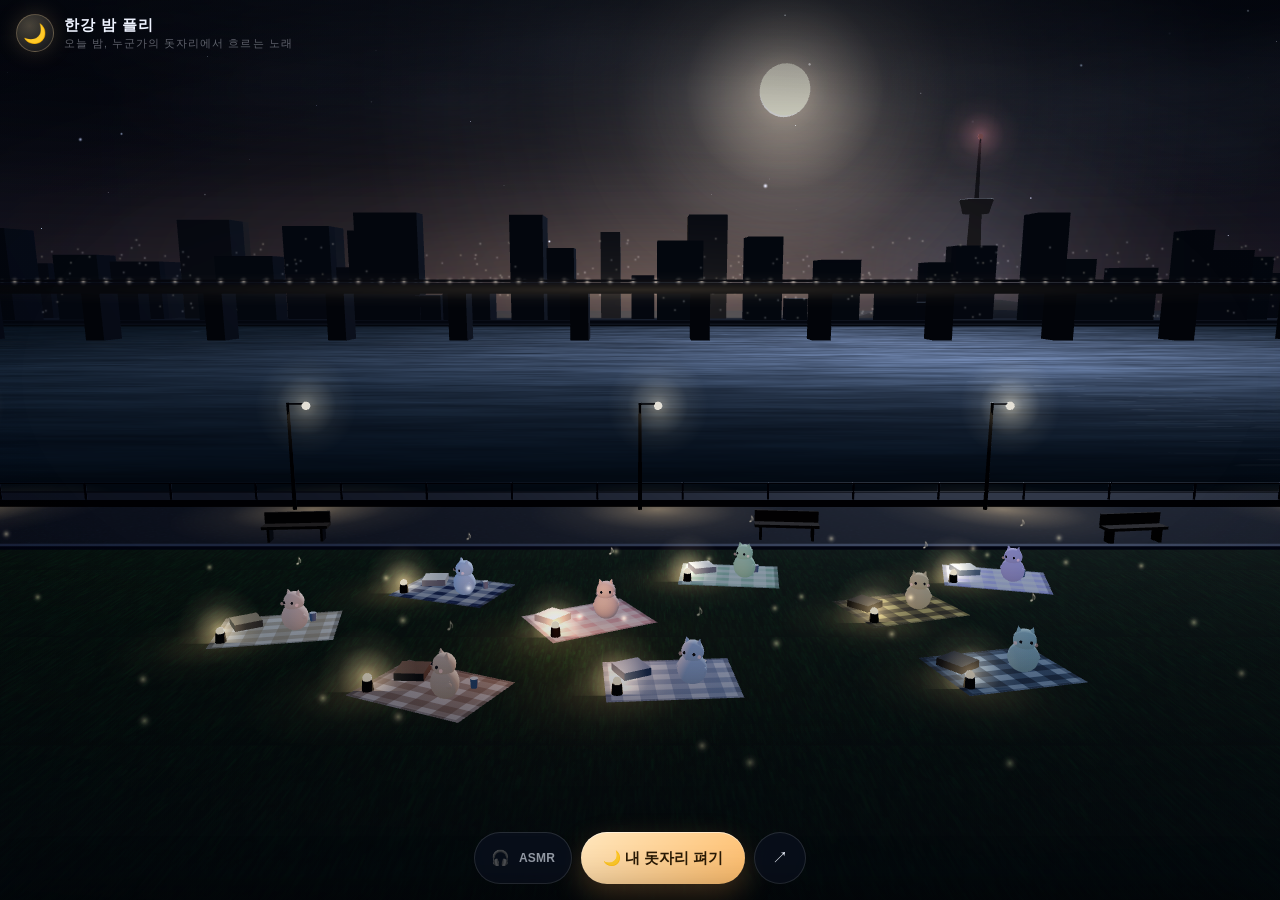
==== hangang-night/index.html @ b06a1d5c "fix(hangang-night): 잔디밭 경계 확장·반딧불 톤다운" ====
<!DOCTYPE html>
<html lang="ko">
<head>
<meta charset="utf-8" />
<meta name="viewport" content="width=device-width, initial-scale=1, maximum-scale=1, viewport-fit=cover" />
<title>한강 밤 플리 — 오늘 밤, 누군가의 돗자리</title>
<meta name="description" content="밤 한강 잔디밭에 돗자리를 펴고, 지금 듣는 노래를 나눠요. 3D 밤 한강에서 플레이리스트를 구경하고 내 돗자리도 펴보세요." />
<meta name="theme-color" content="#05080f" />
<meta property="og:title" content="한강 밤 플리" />
<meta property="og:description" content="오늘 밤, 누군가의 돗자리에서 흐르는 노래" />
<link rel="icon" href="data:image/svg+xml,%3Csvg xmlns='http://www.w3.org/2000/svg' viewBox='0 0 64 64'%3E%3Crect width='64' height='64' rx='14' fill='%23070c18'/%3E%3Ccircle cx='40' cy='24' r='11' fill='%23ffe6b0'/%3E%3Ccircle cx='35' cy='20' r='10' fill='%23070c18'/%3E%3Cpath d='M6 46c8-4 14 4 22 0s14 4 22 0 8 0 8 0' stroke='%236fc6d6' stroke-width='4' fill='none' stroke-linecap='round'/%3E%3C/svg%3E" />
<style>
  :root{
    --ink:#eef3ff;
    --dim:rgba(238,243,255,.62);
    --faint:rgba(238,243,255,.38);
    --amber:#ffd49b;
    --amber-deep:#ffb45e;
    --mint:#9fe8cf;
    --glass:rgba(12,19,34,.62);
    --line:rgba(255,255,255,.12);
    --shadow:0 18px 50px rgba(0,0,0,.55);
  }
  *{box-sizing:border-box;-webkit-tap-highlight-color:transparent}
  html,body{margin:0;height:100%;overflow:hidden;background:#04070e;color:var(--ink);
    font-family:"Pretendard","Apple SD Gothic Neo","Malgun Gothic",-apple-system,BlinkMacSystemFont,"Segoe UI",Roboto,sans-serif;
    -webkit-font-smoothing:antialiased;overscroll-behavior:none;}
  canvas#scene{position:fixed;inset:0;width:100%;height:100%;display:block;touch-action:none;outline:none}
  .vignette{position:fixed;inset:0;pointer-events:none;
    background:
      radial-gradient(120% 80% at 50% 42%, rgba(0,0,0,0) 40%, rgba(3,6,12,.55) 100%),
      linear-gradient(180deg, rgba(4,7,14,.55) 0%, rgba(4,7,14,0) 22%, rgba(4,7,14,0) 62%, rgba(4,7,14,.62) 100%);
    z-index:2}

  /* ---------- brand ---------- */
  .brand{position:fixed;z-index:5;left:max(16px,env(safe-area-inset-left));top:calc(env(safe-area-inset-top,0px) + 14px);
    display:flex;gap:10px;align-items:center;pointer-events:none;opacity:0;animation:fadeIn .9s .7s forwards}
  .brand-mark{width:38px;height:38px;border-radius:50%;display:grid;place-items:center;font-size:19px;
    background:radial-gradient(circle at 35% 30%, rgba(255,230,176,.28), rgba(255,255,255,.04));
    border:1px solid rgba(255,220,160,.28);box-shadow:0 0 22px rgba(255,203,130,.18)}
  .brand h1{margin:0;font-size:15px;font-weight:700;letter-spacing:.06em}
  .brand p{margin:2px 0 0;font-size:10.5px;letter-spacing:.1em;color:var(--faint)}

  /* ---------- now playing card ---------- */
  .dj-card{position:fixed;z-index:6;left:50%;top:calc(env(safe-area-inset-top,0px) + 62px);
    width:min(430px, calc(100% - 26px));padding:15px 16px 14px;border-radius:22px;
    background:linear-gradient(160deg, rgba(20,30,50,.86), rgba(9,14,26,.9));
    border:1px solid rgba(255,255,255,.14);
    box-shadow:var(--shadow), inset 0 1px 0 rgba(255,255,255,.09);
    backdrop-filter:blur(16px) saturate(1.1);-webkit-backdrop-filter:blur(16px) saturate(1.1);
    transform:translate(-50%,-130%);opacity:0;pointer-events:none;
    transition:transform .5s cubic-bezier(.22,1,.36,1), opacity .35s ease;}
  .dj-card.show{transform:translate(-50%,0);opacity:1;pointer-events:auto}
  .dj-card::before{content:"";position:absolute;inset:-1px;border-radius:22px;padding:1px;pointer-events:none;
    background:linear-gradient(140deg, rgba(255,213,155,.55), rgba(159,232,207,.16) 45%, rgba(255,255,255,0) 70%);
    -webkit-mask:linear-gradient(#000 0 0) content-box, linear-gradient(#000 0 0);
    -webkit-mask-composite:xor;mask-composite:exclude;}
  .card-head{display:flex;align-items:center;gap:12px}
  .disc{width:46px;height:46px;border-radius:50%;flex:0 0 auto;position:relative;display:grid;place-items:center;
    background:conic-gradient(from 0deg,#2a3550,#4d5f86,#2a3550,#4d5f86,#2a3550);
    box-shadow:inset 0 0 0 6px rgba(8,12,22,.75), 0 0 18px rgba(120,160,220,.16);
    animation:spin 6s linear infinite}
  .disc::after{content:"";width:12px;height:12px;border-radius:50%;background:radial-gradient(circle at 40% 35%,#ffe6b0,#c08a3c)}
  .card-meta{flex:1;min-width:0}
  .card-kicker{display:flex;align-items:center;gap:6px;font-size:10px;letter-spacing:.16em;color:var(--amber);text-transform:uppercase}
  .eq{display:inline-flex;gap:2px;align-items:flex-end;height:10px}
  .eq i{display:block;width:2px;height:4px;background:var(--amber);border-radius:1px;animation:eq 1s infinite ease-in-out}
  .eq i:nth-child(2){animation-delay:.18s}.eq i:nth-child(3){animation-delay:.36s}
  .card-nick{margin-top:3px;font-size:14px;font-weight:700;letter-spacing:.01em;white-space:nowrap;overflow:hidden;text-overflow:ellipsis}
  .card-close{width:30px;height:30px;border-radius:50%;border:1px solid var(--line);background:rgba(255,255,255,.06);
    color:var(--dim);font-size:13px;cursor:pointer;flex:0 0 auto}
  .card-close:hover{background:rgba(255,255,255,.12);color:#fff}
  .card-song{margin:13px 0 0;font-size:21px;font-weight:800;letter-spacing:-.01em;line-height:1.22;word-break:keep-all}
  .card-artist{margin-top:3px;font-size:12.5px;color:var(--mint);letter-spacing:.04em}
  .card-note{margin:11px 0 0;font-size:13px;line-height:1.55;color:rgba(238,243,255,.8);font-style:italic;word-break:keep-all}
  .card-note::before{content:"“"}.card-note::after{content:"”"}
  .card-actions{display:flex;gap:8px;margin-top:14px}
  .yt{flex:1;display:flex;align-items:center;justify-content:center;gap:7px;height:44px;border-radius:14px;
    background:linear-gradient(135deg,#ffe0b0,#ffc178);color:#2a1a05;font-size:13.5px;font-weight:800;
    text-decoration:none;box-shadow:0 8px 22px rgba(255,180,94,.22);transition:transform .15s ease, filter .15s ease}
  .yt:active{transform:scale(.97)}
  .yt:hover{filter:brightness(1.05)}
  .like{min-width:86px;height:44px;border-radius:14px;border:1px solid rgba(255,150,180,.3);
    background:rgba(255,120,160,.1);color:#ffd3e0;font-size:13.5px;font-weight:700;display:flex;align-items:center;justify-content:center;gap:6px;cursor:pointer;
    transition:transform .15s ease,background .2s ease}
  .like:active{transform:scale(.95)}
  .like.on{background:rgba(255,110,155,.22);border-color:rgba(255,140,180,.6);color:#fff}
  .like.pop{animation:pop .42s cubic-bezier(.2,1.6,.4,1)}
  .heart{font-size:15px;line-height:1}

  /* ---------- dock ---------- */
  .dock{position:fixed;z-index:6;left:0;right:0;bottom:calc(env(safe-area-inset-bottom,0px) + 16px);
    display:flex;align-items:center;justify-content:center;gap:9px;padding:0 14px;pointer-events:none}
  .dock > *{pointer-events:auto}
  .btn{border:0;cursor:pointer;font-family:inherit;display:inline-flex;align-items:center;justify-content:center;gap:9px}
  .primary{height:52px;padding:0 22px;border-radius:26px;font-size:14.5px;font-weight:800;color:#2a1a05;
    background:linear-gradient(135deg,#ffe6bd,#ffbd6b);box-shadow:0 12px 30px rgba(255,170,80,.26), inset 0 1px 0 rgba(255,255,255,.5);
    transition:transform .16s ease, filter .16s ease}
  .primary:active{transform:scale(.96)}
  .primary:hover{filter:brightness(1.04)}
  .ghost{width:52px;height:52px;border-radius:50%;font-size:16px;color:var(--ink);
    background:var(--glass);border:1px solid var(--line);backdrop-filter:blur(12px);-webkit-backdrop-filter:blur(12px);
    transition:transform .16s ease, background .2s ease}
  .ghost:hover{background:rgba(30,42,66,.8)}
  .ghost:active{transform:scale(.94)}
  .asmr{height:52px;padding:0 16px;border-radius:26px;font-size:12px;font-weight:700;color:var(--dim);
    background:var(--glass);border:1px solid var(--line);backdrop-filter:blur(12px);-webkit-backdrop-filter:blur(12px);
    transition:all .25s ease;letter-spacing:.02em}
  .asmr span{font-size:15px}
  .asmr.on{color:#2a1a05;background:linear-gradient(135deg,#c9f5e4,#8fe0c2);border-color:rgba(159,232,207,.6);
    box-shadow:0 10px 26px rgba(120,230,190,.22)}
  .asmr em{font-style:normal}

  /* ---------- hint ---------- */
  .hint{position:fixed;z-index:5;left:50%;bottom:calc(env(safe-area-inset-bottom,0px) + 84px);transform:translateX(-50%);
    padding:8px 14px;border-radius:20px;font-size:11.5px;color:var(--dim);letter-spacing:.02em;white-space:nowrap;
    background:rgba(8,13,24,.5);border:1px solid rgba(255,255,255,.08);backdrop-filter:blur(8px);
    opacity:0;animation:hintIn .8s 2.2s forwards, hintOut 1s 10s forwards;pointer-events:none}
  @keyframes hintIn{to{opacity:1}} @keyframes hintOut{to{opacity:0}}

  /* ---------- sheet ---------- */
  .scrim{position:fixed;inset:0;z-index:8;background:rgba(3,6,12,.55);backdrop-filter:blur(3px);
    opacity:0;pointer-events:none;transition:opacity .3s ease}
  .scrim.show{opacity:1;pointer-events:auto}
  .sheet{position:fixed;z-index:9;left:0;right:0;bottom:0;max-height:88%;overflow:auto;
    padding:20px 18px calc(env(safe-area-inset-bottom,0px) + 22px);
    border-radius:26px 26px 0 0;background:linear-gradient(175deg,#111a2c,#0a1120 70%);
    border-top:1px solid rgba(255,255,255,.13);box-shadow:0 -20px 60px rgba(0,0,0,.6);
    transform:translateY(105%);transition:transform .42s cubic-bezier(.22,1,.36,1)}
  .sheet.show{transform:translateY(0)}
  .sheet-grip{width:40px;height:4px;border-radius:2px;background:rgba(255,255,255,.2);margin:-6px auto 14px}
  .sheet h2{margin:0;font-size:19px;font-weight:800;letter-spacing:-.01em}
  .sheet-sub{margin:6px 0 16px;font-size:12.5px;line-height:1.6;color:var(--dim);word-break:keep-all}
  .sheet form{display:grid;gap:11px}
  .field{display:block}
  .field > span{display:block;font-size:10.5px;letter-spacing:.14em;color:var(--faint);margin:0 0 6px 3px;text-transform:uppercase}
  .field input,.field textarea{width:100%;border-radius:14px;border:1px solid rgba(255,255,255,.12);
    background:rgba(255,255,255,.05);color:var(--ink);font-family:inherit;font-size:15px;padding:13px 14px;
    outline:none;transition:border-color .2s ease, background .2s ease;resize:none}
  .field input::placeholder,.field textarea::placeholder{color:rgba(238,243,255,.28)}
  .field input:focus,.field textarea:focus{border-color:rgba(255,212,155,.55);background:rgba(255,255,255,.08)}
  .field-row{display:grid;grid-template-columns:1fr 1fr;gap:10px}
  .wide{width:100%;margin-top:4px}
  .form-note{font-size:11px;color:var(--faint);text-align:center;margin:2px 0 0;line-height:1.5}

  /* ---------- toast ---------- */
  .toast{position:fixed;z-index:20;left:50%;bottom:calc(env(safe-area-inset-bottom,0px) + 150px);transform:translate(-50%,14px);
    padding:11px 18px;border-radius:22px;font-size:12.5px;font-weight:600;white-space:nowrap;
    background:rgba(18,27,45,.92);border:1px solid rgba(255,255,255,.14);box-shadow:var(--shadow);
    opacity:0;pointer-events:none;transition:opacity .25s ease, transform .25s ease}
  .toast.show{opacity:1;transform:translate(-50%,0)}

  /* ---------- loading ---------- */
  .loading{position:fixed;inset:0;z-index:30;display:grid;place-items:center;gap:0;background:#05080f;
    transition:opacity .9s ease, visibility .9s}
  .loading.hide{opacity:0;visibility:hidden}
  .loading-inner{text-align:center}
  .loading-moon{width:64px;height:64px;margin:0 auto 18px;border-radius:50%;
    background:radial-gradient(circle at 36% 32%,#fff6da,#ffe1a3 55%,#c9a25f);
    box-shadow:0 0 40px rgba(255,224,160,.35);animation:breathe 3s ease-in-out infinite}
  .loading p{margin:0;font-size:12.5px;letter-spacing:.14em;color:var(--faint)}

  @keyframes spin{to{transform:rotate(360deg)}}
  @keyframes eq{0%,100%{height:3px}50%{height:10px}}
  @keyframes pop{0%{transform:scale(1)}40%{transform:scale(1.14)}100%{transform:scale(1)}}
  @keyframes fadeIn{to{opacity:1}}
  @keyframes breathe{0%,100%{transform:scale(1);opacity:.92}50%{transform:scale(1.06);opacity:1}}

  @media (max-width: 480px){
    .brand h1{font-size:14px}
    .brand p{font-size:9.5px}
    .dj-card{top:calc(env(safe-area-inset-top,0px) + 58px);padding:13px 14px 12px;border-radius:20px}
    .card-song{font-size:19px}
    .card-note{font-size:12.5px}
    .asmr em{display:none}
    .asmr{width:52px;padding:0;border-radius:50%}
    .primary{padding:0 18px;font-size:14px}
  }
  @media (max-height: 620px){
    .dj-card{top:calc(env(safe-area-inset-top,0px) + 54px)}
    .card-note{display:none}
    .hint{display:none}
  }
  @media (prefers-reduced-motion: reduce){
    .disc{animation:none}.eq i{animation:none;height:6px}
    .loading-moon{animation:none}
  }
</style>
</head>
<body>
<canvas id="scene"></canvas>
<div class="vignette"></div>

<header class="brand">
  <div class="brand-mark">🌙</div>
  <div>
    <h1>한강 밤 플리</h1>
    <p>오늘 밤, 누군가의 돗자리에서 흐르는 노래</p>
  </div>
</header>

<section class="dj-card" id="djCard" aria-live="polite">
  <div class="card-head">
    <div class="disc"></div>
    <div class="card-meta">
      <div class="card-kicker"><span class="eq"><i></i><i></i><i></i></span><span>지금 듣는 노래</span></div>
      <div class="card-nick" id="cardNick">밤산책러</div>
    </div>
    <button class="card-close" id="cardClose" aria-label="카드 닫기">✕</button>
  </div>
  <h3 class="card-song" id="cardSong">밤편지</h3>
  <div class="card-artist" id="cardArtist">아이유</div>
  <p class="card-note" id="cardNote">자정이 넘어도 강바람은 안 자더라</p>
  <div class="card-actions">
    <a class="yt" id="ytLink" target="_blank" rel="noopener noreferrer">▶ 유튜브로 듣기</a>
    <button class="like" id="likeBtn"><span class="heart" id="likeIcon">♡</span><span id="likeCount">0</span></button>
  </div>
</section>

<div class="hint" id="hint">터치해서 둘러보고 · 돗자리를 눌러보세요</div>

<div class="dock">
  <button class="btn asmr" id="asmrBtn" aria-pressed="false" title="밤 한강 ASMR"><span>🎧</span><em>ASMR</em></button>
  <button class="btn primary" id="openForm">🌙 내 돗자리 펴기</button>
  <button class="btn ghost" id="shareBtn" aria-label="공유하기">↗</button>
</div>

<div class="scrim" id="scrim"></div>
<section class="sheet" id="sheet" role="dialog" aria-modal="true" aria-labelledby="sheetTitle">
  <div class="sheet-grip"></div>
  <h2 id="sheetTitle">내 돗자리 펴기</h2>
  <p class="sheet-sub">밤 한강 잔디밭에 네 돗자리를 펴고, 지금 듣는 노래 한 곡을 남겨봐. 지나가는 사람들이 눌러서 같이 들을 수 있어.</p>
  <form id="matForm">
    <label class="field">
      <span>닉네임</span>
      <input id="fNick" maxlength="12" placeholder="예: 밤산책러" autocomplete="off" required />
    </label>
    <label class="field">
      <span>추천곡 제목</span>
      <input id="fSong" maxlength="40" placeholder="예: 밤편지" autocomplete="off" required />
    </label>
    <label class="field">
      <span>아티스트</span>
      <input id="fArtist" maxlength="30" placeholder="예: 아이유" autocomplete="off" required />
    </label>
    <label class="field">
      <span>한 줄 기분</span>
      <textarea id="fNote" maxlength="60" rows="2" placeholder="예: 자정이 넘어도 강바람은 안 자더라"></textarea>
    </label>
    <button class="btn primary wide" type="submit">돗자리 펴기</button>
    <p class="form-note">내 돗자리는 이 기기에만 저장돼. 언제든 다시 펼 수 있어.</p>
  </form>
</section>

<div class="toast" id="toast"></div>
<div class="loading" id="loading"><div class="loading-inner"><div class="loading-moon"></div><p>한강에 불을 켜는 중…</p></div></div>

<script type="importmap">
{ "imports": { "three": "./three.module.min.js" } }
</script>

<script type="module">
import * as THREE from 'three';
import { OrbitControls } from './OrbitControls.js';

/* runtime diagnostics: nothing is shown, but failures can be read later */
window.__errs = [];
addEventListener('error', e => window.__errs.push(String(e.message || e.error)));
addEventListener('unhandledrejection', e => window.__errs.push(String(e.reason)));

/* =========================================================
   0. data
   ========================================================= */
const MATS = [
  { id:'m01', nick:'밤산책러',   song:'밤편지',            artist:'아이유',       note:'자정이 넘어도 강바람은 안 자더라',            x:-11.0, z: 2.4, rot: 0.20, pal:['#f3e6c9','#b7a077'], tone:'#ffd9c4' },
  { id:'m02', nick:'새벽두시반', song:'우주를 건너',        artist:'백예린',       note:'물 위로 번지는 불빛이 별보다 가까워서',        x: -6.4, z:-1.2, rot:-0.35, pal:['#2c3c5e','#e8dfc8'], tone:'#c6dcff' },
  { id:'m03', nick:'망원동고양이',song:'주저하는 연인들을 위해', artist:'잔나비',  note:'다들 뭘 그렇게 망설여. 나는 이미 돗자리 폈어', x: -1.6, z: 1.6, rot: 0.50, pal:['#e0aaa2','#f7ecda'], tone:'#ffd2c4' },
  { id:'m04', nick:'오리배선장', song:'Everything',        artist:'검정치마',     note:'이어폰 한쪽은 늘 강에 맡겨둬요',              x:  3.2, z:-2.8, rot:-0.12, pal:['#a9c6a2','#f2ead6'], tone:'#c8ecc6' },
  { id:'m05', nick:'퇴근길피크닉',song:'스토커',            artist:'10cm',        note:'발끝만 젖어도 이상하게 기분이 좋아서',          x:  8.4, z: 0.6, rot: 0.32, pal:['#e7c56d','#3a2f22'], tone:'#ffe3ae' },
  { id:'m06', nick:'별보는수달', song:'D (Half Moon)',      artist:'DEAN',        note:'달이 반쯤 차 있을 때가 제일 좋아요',          x: 12.6, z:-2.4, rot:-0.28, pal:['#c9c0e6','#f6f0dc'], tone:'#d9ccff' },
  { id:'m07', nick:'한강치맥',   song:'여행',               artist:'볼빨간사춘기', note:'가는 곳 없이 걷는 밤, 그게 여행이지',         x:  0.8, z: 6.0, rot: 0.08, pal:['#dfe7ef','#7c8fa8'], tone:'#cfe0ff' },
  { id:'m08', nick:'자전거체인', song:'Beautiful',          artist:'크러쉬',       note:'한 곡만 더 듣고 집에 가기로 했는데요',         x: -5.4, z: 6.6, rot:-0.44, pal:['#f0d9c2','#8f6d52'], tone:'#ffd9b8' },
  { id:'m09', nick:'잠실야경',   song:'어떻게 이별까지 사랑하겠어', artist:'악동뮤지션', note:'물소리보다 노래가 작아서 볼륨은 조금 키웠어', x:  9.8, z: 5.4, rot: 0.24, pal:['#b8cfd8','#20303c'], tone:'#bfe9ec' }
];

const STORE = {
  mat: 'hangangNight.v1.myMat',
  likes: 'hangangNight.v1.likes',
  liked: 'hangangNight.v1.liked'
};

const readJSON = (k, fallback) => { try { const v = localStorage.getItem(k); return v ? JSON.parse(v) : fallback; } catch (e) { return fallback; } };
const writeJSON = (k, v) => { try { localStorage.setItem(k, JSON.stringify(v)); } catch (e) {} };

/* =========================================================
   1. renderer / scene / camera
   ========================================================= */
const canvas = document.getElementById('scene');
let renderer;
try {
  renderer = new THREE.WebGLRenderer({ canvas, antialias:true, alpha:false, powerPreference:'high-performance' });
} catch (e) {
  document.getElementById('loading').innerHTML = '<div class="loading-inner"><p>이 브라우저에서는 3D 화면을 열 수 없어요 😢<br>다른 브라우저에서 다시 열어봐 주세요.</p></div>';
  throw e;
}
renderer.setPixelRatio(Math.min(window.devicePixelRatio || 1, 2));
renderer.outputColorSpace = THREE.SRGBColorSpace;
renderer.toneMapping = THREE.ACESFilmicToneMapping;
renderer.toneMappingExposure = 1.18;

const scene = new THREE.Scene();
scene.fog = new THREE.FogExp2(0x081021, 0.0028);

const camera = new THREE.PerspectiveCamera(56, 1, 0.1, 2000);
const START = { pos: new THREE.Vector3(0, 10.4, 29), target: new THREE.Vector3(0, 2.2, -16) };

function fitCamera() {
  const aspect = window.innerWidth / window.innerHeight;
  const portrait = aspect < 0.85;
  camera.fov = portrait ? 68 : 52;
  camera.aspect = aspect;
  camera.updateProjectionMatrix();
  return portrait;
}
fitCamera();
camera.position.copy(START.pos);
camera.lookAt(START.target);
renderer.setSize(window.innerWidth, window.innerHeight, false);

const controls = new OrbitControls(camera, renderer.domElement);
controls.target.copy(START.target);
controls.enableDamping = true;
controls.dampingFactor = 0.055;
controls.enablePan = false;
controls.rotateSpeed = 0.6;
controls.zoomSpeed = 0.75;
controls.minDistance = 11;
controls.maxDistance = 46;
controls.minPolarAngle = 0.62;
controls.maxPolarAngle = 1.47;
controls.touches = { ONE: THREE.TOUCH.ROTATE, TWO: THREE.TOUCH.DOLLY_ROTATE };
controls.update();

/* =========================================================
   2. lighting
   ========================================================= */
scene.add(new THREE.AmbientLight(0x3a4f78, 1.35));
const hemi = new THREE.HemisphereLight(0x4b6a9c, 0x14231a, 1.15);
scene.add(hemi);
const moonLight = new THREE.DirectionalLight(0xd8e6ff, 1.5);
moonLight.position.set(40, 70, -110);
scene.add(moonLight);
const warmFill = new THREE.PointLight(0xffb066, 14, 26, 2);
warmFill.position.set(-2, 2.2, 4.5);
scene.add(warmFill);

/* =========================================================
   3. helpers (textures, sprites)
   ========================================================= */
function canvasTexture(w, h, draw, repeat) {
  const c = document.createElement('canvas');
  c.width = w; c.height = h;
  draw(c.getContext('2d'), w, h);
  const t = new THREE.CanvasTexture(c);
  t.colorSpace = THREE.SRGBColorSpace;
  if (repeat) { t.wrapS = t.wrapT = THREE.RepeatWrapping; t.repeat.set(repeat[0], repeat[1]); }
  t.anisotropy = Math.min(8, renderer.capabilities.getMaxAnisotropy());
  return t;
}

const GLOW_TEX = canvasTexture(128, 128, (g, w, h) => {
  const grd = g.createRadialGradient(w/2, h/2, 0, w/2, h/2, w/2);
  grd.addColorStop(0, 'rgba(255,255,255,1)');
  grd.addColorStop(0.25, 'rgba(255,255,255,.55)');
  grd.addColorStop(0.6, 'rgba(255,255,255,.13)');
  grd.addColorStop(1, 'rgba(255,255,255,0)');
  g.fillStyle = grd; g.fillRect(0, 0, w, h);
});

function glowSprite(color, size, opacity = 0.55) {
  const m = new THREE.SpriteMaterial({ map:GLOW_TEX, color, transparent:true, opacity, blending:THREE.AdditiveBlending, depthWrite:false });
  const s = new THREE.Sprite(m);
  s.scale.set(size, size, 1);
  return s;
}

/* streak texture used for water reflections of lights */
const STREAK_TEX = canvasTexture(128, 512, (g, w, h) => {
  g.clearRect(0, 0, w, h);
  for (let i = 0; i < 140; i++) {
    const y = Math.random() * h;
    const len = 6 + Math.random() * 46;
    const x = Math.random() * w - len * 0.5 + 20;
    const a = 0.05 + Math.random() * 0.5;
    g.fillStyle = `rgba(255,255,255,${a})`;
    g.fillRect(x, y, len, 1 + Math.random() * 1.6);
  }
  const fade = g.createLinearGradient(0, 0, 0, h);
  fade.addColorStop(0, 'rgba(0,0,0,0)');
  fade.addColorStop(0.25, 'rgba(0,0,0,.35)');
  fade.addColorStop(1, 'rgba(0,0,0,1)');
  g.globalCompositeOperation = 'destination-out';
  g.fillStyle = fade; g.fillRect(0, 0, w, h);
}, [1, 1]);

/* =========================================================
   4. sky, stars, moon, clouds
   ========================================================= */
const sky = new THREE.Mesh(
  new THREE.SphereGeometry(900, 32, 20),
  new THREE.ShaderMaterial({
    side: THREE.BackSide, depthWrite: false,
    uniforms: {
      uTop:    { value: new THREE.Color(0x040717) },
      uMid:    { value: new THREE.Color(0x0c1c3a) },
      uHorizon:{ value: new THREE.Color(0x27405f) },
      uWarm:   { value: new THREE.Color(0x6a4a38) }
    },
    vertexShader: `varying vec3 vPos; void main(){ vPos = position; gl_Position = projectionMatrix * modelViewMatrix * vec4(position,1.0); }`,
    fragmentShader: `
      varying vec3 vPos;
      uniform vec3 uTop, uMid, uHorizon, uWarm;
      void main(){
        float h = normalize(vPos).y;
        vec3 col = mix(uHorizon, uMid, smoothstep(-0.02, 0.30, h));
        col = mix(col, uTop, smoothstep(0.22, 0.85, h));
        float glow = exp(-pow(max(h,0.0)*7.5, 2.0));
        col += uWarm * glow * 0.55;
        gl_FragColor = vec4(col, 1.0);
      }`
  })
);
sky.position.y = -40;
scene.add(sky);

/* stars */
let starMat = null;
(function buildStars() {
  const N = 900;
  const pos = new Float32Array(N * 3), size = new Float32Array(N), phase = new Float32Array(N), tint = new Float32Array(N * 3);
  const c = new THREE.Color();
  for (let i = 0; i < N; i++) {
    const theta = Math.random() * Math.PI * 2;
    const y = Math.pow(Math.random(), 0.75);
    const r = Math.sqrt(Math.max(0, 1 - y * y));
    const R = 640;
    pos[i*3]   = Math.cos(theta) * r * R;
    pos[i*3+1] = y * R + 10;
    pos[i*3+2] = Math.sin(theta) * r * R;
    size[i] = 1.2 + Math.pow(Math.random(), 2.6) * 6.0;
    phase[i] = Math.random() * 6.283;
    c.setHSL(0.55 + Math.random() * 0.12, 0.35, 0.72 + Math.random() * 0.25);
    tint[i*3] = c.r; tint[i*3+1] = c.g; tint[i*3+2] = c.b;
  }
  const geo = new THREE.BufferGeometry();
  geo.setAttribute('position', new THREE.BufferAttribute(pos, 3));
  geo.setAttribute('aSize', new THREE.BufferAttribute(size, 1));
  geo.setAttribute('aPhase', new THREE.BufferAttribute(phase, 1));
  geo.setAttribute('aTint', new THREE.BufferAttribute(tint, 3));
  const mat = new THREE.ShaderMaterial({
    transparent: true, depthWrite: false, blending: THREE.AdditiveBlending,
    uniforms: { uTime: { value: 0 }, uPixel: { value: Math.min(window.devicePixelRatio || 1, 2) } },
    vertexShader: `
      attribute float aSize; attribute float aPhase; attribute vec3 aTint;
      uniform float uTime; uniform float uPixel;
      varying float vAlpha; varying vec3 vTint;
      void main(){
        vTint = aTint;
        float twinkle = 0.55 + 0.45 * sin(uTime * (0.5 + aPhase * 0.15) + aPhase);
        vAlpha = twinkle;
        vec4 mv = modelViewMatrix * vec4(position, 1.0);
        gl_PointSize = aSize * uPixel * (0.85 + 0.35 * twinkle);
        gl_Position = projectionMatrix * mv;
      }`,
    fragmentShader: `
      varying float vAlpha; varying vec3 vTint;
      void main(){
        vec2 d = gl_PointCoord - 0.5;
        float r = length(d);
        float core = smoothstep(0.5, 0.0, r);
        float a = pow(core, 1.6) * vAlpha;
        if (a < 0.01) discard;
        gl_FragColor = vec4(vTint, a);
      }`
  });
  const stars = new THREE.Points(geo, mat);
  stars.frustumCulled = false;
  scene.add(stars);
  starMat = mat;
})();

/* moon */
const MOON = new THREE.Vector3(52, 78, -320);
const moonMesh = new THREE.Mesh(
  new THREE.SphereGeometry(9, 32, 24),
  new THREE.MeshBasicMaterial({ color: 0xfff8e6, toneMapped: false, fog: false })
);
moonMesh.position.copy(MOON);
scene.add(moonMesh);
const moonGlow = glowSprite(0xffe9c4, 120, 0.55);
moonGlow.material.toneMapped = false; moonGlow.material.fog = false;
moonGlow.position.copy(MOON);
scene.add(moonGlow);
const moonGlow2 = glowSprite(0xffd9a0, 300, 0.22);
moonGlow2.material.toneMapped = false; moonGlow2.material.fog = false;
moonGlow2.position.copy(MOON);
scene.add(moonGlow2);
const moonGlow3 = glowSprite(0x9fc0ff, 520, 0.12);
moonGlow3.material.toneMapped = false; moonGlow3.material.fog = false;
moonGlow3.position.copy(MOON);
scene.add(moonGlow3);

/* thin drifting clouds (dark silhouettes in front of the moon) */
const cloudGroup = new THREE.Group();
scene.add(cloudGroup);
(function buildClouds() {
  const tex = canvasTexture(256, 128, (g, w, h) => {
    g.clearRect(0, 0, w, h);
    for (let i = 0; i < 26; i++) {
      const x = Math.random() * w, y = h * 0.5 + (Math.random() - 0.5) * h * 0.5;
      const r = 18 + Math.random() * 42;
      const grd = g.createRadialGradient(x, y, 0, x, y, r);
      grd.addColorStop(0, 'rgba(255,255,255,.16)');
      grd.addColorStop(1, 'rgba(255,255,255,0)');
      g.fillStyle = grd; g.beginPath(); g.arc(x, y, r, 0, 6.283); g.fill();
    }
    g.globalCompositeOperation = 'destination-in';
    const mask = g.createRadialGradient(w/2, h/2, 0, w/2, h/2, w/2);
    mask.addColorStop(0, 'rgba(0,0,0,1)');
    mask.addColorStop(0.5, 'rgba(0,0,0,.55)');
    mask.addColorStop(1, 'rgba(0,0,0,0)');
    g.fillStyle = mask; g.fillRect(0, 0, w, h);
  });
  for (let i = 0; i < 5; i++) {
    const m = new THREE.Mesh(
      new THREE.PlaneGeometry(300 + Math.random() * 260, 60 + Math.random() * 50),
      new THREE.MeshBasicMaterial({ map: tex, transparent: true, opacity: 0.5, depthWrite: false, color: 0x8fa4c8 })
    );
    m.position.set(-260 + Math.random() * 520, 70 + Math.random() * 90, -300 - Math.random() * 120);
    cloudGroup.add(m);
  }
})();

/* =========================================================
   5. ground: lawn, promenade, railing, embankment
   ========================================================= */
const grassTex = canvasTexture(256, 256, (g, w, h) => {
  g.fillStyle = '#16321f'; g.fillRect(0, 0, w, h);
  for (let i = 0; i < 5200; i++) {
    const x = Math.random() * w, y = Math.random() * h;
    const l = 6 + Math.random() * 26;
    const hue = 120 + Math.random() * 30;
    const lit = 12 + Math.random() * 16;
    g.strokeStyle = `hsla(${hue}, ${30 + Math.random()*20}%, ${lit}%, ${0.25 + Math.random()*0.5})`;
    g.lineWidth = 1;
    g.beginPath(); g.moveTo(x, y); g.lineTo(x + (Math.random()-0.5)*2, y - l); g.stroke();
  }
}, [26, 9.5]);

const pathTex = canvasTexture(256, 256, (g, w, h) => {
  g.fillStyle = '#2b2f3a'; g.fillRect(0, 0, w, h);
  for (let i = 0; i < 4200; i++) {
    const v = 30 + Math.random() * 46;
    g.fillStyle = `rgba(${v},${v+3},${v+10},${0.18 + Math.random()*0.4})`;
    g.fillRect(Math.random()*w, Math.random()*h, 1 + Math.random()*2, 1 + Math.random()*2);
  }
}, [30, 1]);

const lawn = new THREE.Mesh(
  new THREE.PlaneGeometry(240, 62),
  new THREE.MeshStandardMaterial({ map: grassTex, roughness: 1, metalness: 0, color: 0xb4cba6 })
);
lawn.rotation.x = -Math.PI / 2;
lawn.position.set(0, 0, 24.2);
scene.add(lawn);

const path = new THREE.Mesh(
  new THREE.PlaneGeometry(240, 7.4),
  new THREE.MeshStandardMaterial({ map: pathTex, roughness: 0.92, metalness: 0.02, color: 0xb9c2d0 })
);
path.rotation.x = -Math.PI / 2;
path.position.set(0, 0.012, -9.9);
scene.add(path);

/* stone curb between the path and the lawn */
const curbMat = new THREE.MeshStandardMaterial({ color: 0x4a4f5c, roughness: 0.8, metalness: 0.1 });
const curb = new THREE.Mesh(new THREE.BoxGeometry(240, 0.16, 0.34), curbMat);
curb.position.set(0, 0.07, -6.28);
scene.add(curb);
const curb2 = curb.clone();
curb2.position.z = -13.5;
scene.add(curb2);

/* far ground under everything */
const under = new THREE.Mesh(
  new THREE.PlaneGeometry(900, 900),
  new THREE.MeshStandardMaterial({ color: 0x070f0c, roughness: 1 })
);
under.rotation.x = -Math.PI / 2;
under.position.set(0, -2.4, 60);
scene.add(under);

/* embankment wall along the river */
const wallMat = new THREE.MeshStandardMaterial({ color: 0x232733, roughness: 0.85, metalness: 0.08 });
const wall = new THREE.Mesh(new THREE.BoxGeometry(240, 2.8, 1.6), wallMat);
wall.position.set(0, -1.05, -13.9);
scene.add(wall);

/* railing */
(function buildRailing() {
  const railMat = new THREE.MeshStandardMaterial({ color: 0x3a4252, roughness: 0.55, metalness: 0.5 });
  const postGeo = new THREE.CylinderGeometry(0.055, 0.055, 1.15, 6);
  const posts = new THREE.InstancedMesh(postGeo, railMat, 40);
  const m = new THREE.Object3D();
  for (let i = 0; i < 40; i++) {
    m.position.set(-78 + i * 4, 0.58, -13.2);
    m.updateMatrix();
    posts.setMatrixAt(i, m.matrix);
  }
  scene.add(posts);
  for (const yy of [1.12, 0.72]) {
    const rail = new THREE.Mesh(new THREE.BoxGeometry(158, 0.05, 0.05), railMat);
    rail.position.set(0, yy, -13.2);
    scene.add(rail);
  }
})();

/* =========================================================
   6. river
   ========================================================= */
const waterUniforms = {
  uTime:  { value: 0 },
  uDeep:  { value: new THREE.Color(0x0a2038) },
  uShallow:{ value: new THREE.Color(0x123552) },
  uMoonX: { value: 0.624 },
  uMoonColor: { value: new THREE.Color(0xdfe8ff) }
};
const water = new THREE.Mesh(
  new THREE.PlaneGeometry(420, 220),
  new THREE.ShaderMaterial({
    uniforms: waterUniforms,
    vertexShader: `varying vec2 vUv; void main(){ vUv = uv; gl_Position = projectionMatrix * modelViewMatrix * vec4(position,1.0); }`,
    fragmentShader: `
      precision highp float;
      varying vec2 vUv;
      uniform float uTime;
      uniform vec3 uDeep, uShallow, uMoonColor;
      uniform float uMoonX;

      float hash(vec2 p){ return fract(sin(dot(p, vec2(127.1, 311.7))) * 43758.5453123); }
      float noise(vec2 p){
        vec2 i = floor(p), f = fract(p);
        vec2 u = f * f * (3.0 - 2.0 * f);
        return mix(mix(hash(i), hash(i + vec2(1.0, 0.0)), u.x),
                   mix(hash(i + vec2(0.0, 1.0)), hash(i + vec2(1.0, 1.0)), u.x), u.y);
      }
      float fbm(vec2 p){
        float v = 0.0, a = 0.5;
        for (int i = 0; i < 4; i++){ v += a * noise(p); p = p * 2.03 + 11.7; a *= 0.5; }
        return v;
      }

      void main(){
        vec2 uv = vUv;
        float t = uTime;
        float near = smoothstep(0.0, 0.35, uv.y);   /* 0 at the near bank, 1 far */

        float n1 = fbm(vec2(uv.x * 22.0, uv.y * 78.0 - t * 0.42));
        float n2 = fbm(vec2(uv.x * 55.0 + t * 0.05, uv.y * 190.0 - t * 0.95));
        float ripple = n1 * 0.62 + n2 * 0.38;

        vec3 col = mix(uShallow * 0.75, uDeep, smoothstep(0.0, 0.9, uv.y));
        col += vec3(0.014, 0.040, 0.058) * ripple;
        col += vec3(0.02, 0.05, 0.07) * near * 0.5;

        /* moon path on the water */
        float dx = abs(uv.x - uMoonX);
        float colBand = exp(-dx * dx * 11.0) * exp(-dx * 1.8);
        float flick = 0.35 + 1.05 * ripple;
        col += uMoonColor * colBand * flick * smoothstep(0.02, 0.5, uv.y) * 0.62;

        /* soften into the far haze */
        float haze = smoothstep(0.30, 1.0, uv.y);
        col = mix(col, vec3(0.045, 0.085, 0.135), haze * 0.42);

        /* sparkles of broken light */
        float spark = smoothstep(0.74, 0.96, n2) * (0.25 + 0.75 * smoothstep(0.2, 0.9, uv.y));
        col += vec3(0.42, 0.52, 0.62) * spark * 0.16;

        /* darken right at the shore */
        col *= 0.55 + 0.45 * smoothstep(0.0, 0.10, uv.y);

        gl_FragColor = vec4(col, 1.0);
      }`
  })
);
water.rotation.x = -Math.PI / 2;
water.position.set(0, -1.05, -123);
scene.add(water);

/* glints: additive reflection streaks under the moon and bridge */
const glints = [];
function addGlint({ x, z, w, d, color, opacity, speed, repeat }) {
  const mat = new THREE.MeshBasicMaterial({
    map: STREAK_TEX.clone(), color, transparent: true, opacity,
    blending: THREE.AdditiveBlending, depthWrite: false
  });
  mat.map.wrapS = mat.map.wrapT = THREE.RepeatWrapping;
  mat.map.repeat.set(repeat || 1, 1.6);
  mat.map.needsUpdate = true;
  const mesh = new THREE.Mesh(new THREE.PlaneGeometry(w, d), mat);
  mesh.rotation.x = -Math.PI / 2;
  mesh.position.set(x, -1.02, z);
  scene.add(mesh);
  glints.push({ mesh, mat, base: opacity, speed, phase: Math.random() * 6.28 });
  return mesh;
}
addGlint({ x: 47, z: -72, w: 22, d: 130, color: 0xcfe0ff, opacity: 0.62, speed: 0.55, repeat: 1 });
addGlint({ x: 56, z: -60, w: 9, d: 90, color: 0xbcd2ff, opacity: 0.4, speed: 0.4, repeat: 1 });
addGlint({ x: 0, z: -150, w: 330, d: 46, color: 0xffb877, opacity: 0.55, speed: 0.9, repeat: 18 });
addGlint({ x: 0, z: -200, w: 420, d: 34, color: 0xffa268, opacity: 0.22, speed: 1.3, repeat: 26 });
addGlint({ x: 0, z: -196, w: 420, d: 22, color: 0x9fb8e8, opacity: 0.1, speed: 1.1, repeat: 30 });

/* =========================================================
   7. far bank: hills, city skyline, N Seoul Tower
   ========================================================= */
const farGroup = new THREE.Group();
scene.add(farGroup);

/* warm light-pollution glow sitting on the far bank */
(function horizonGlow() {
  for (const cfg of [
    { z: -262, y: 14, w: 620, h: 190, c: 0xff8a4a, o: 0.16 },
    { z: -252, y: 4, w: 420, h: 90, c: 0xffb070, o: 0.12 }
  ]) {
    const m = new THREE.Mesh(new THREE.PlaneGeometry(cfg.w, cfg.h), new THREE.MeshBasicMaterial({
      map: GLOW_TEX, color: cfg.c, transparent: true, opacity: cfg.o,
      blending: THREE.AdditiveBlending, depthWrite: false, fog: false
    }));
    m.position.set(0, cfg.y, cfg.z);
    farGroup.add(m);
  }
})();

const hillMat = new THREE.MeshStandardMaterial({ color: 0x081120, roughness: 1, metalness: 0 });
for (let i = 0; i < 13; i++) {
  const s = 70 + Math.random() * 120;
  const hill = new THREE.Mesh(new THREE.SphereGeometry(s, 16, 12), hillMat);
  hill.scale.y = 0.22 + Math.random() * 0.18;
  hill.position.set(-300 + i * 50 + Math.random() * 20, -s * 0.42, -300 - Math.random() * 80);
  farGroup.add(hill);
}

/* the far land mass, so the city does not float on the water */
(function bank() {
  const b = new THREE.Mesh(new THREE.BoxGeometry(600, 5, 46), new THREE.MeshStandardMaterial({ color: 0x0b1424, roughness: 1 }));
  b.position.set(0, -3.0, -236);
  farGroup.add(b);
  const edge = new THREE.Mesh(new THREE.BoxGeometry(600, 0.9, 1.4), new THREE.MeshStandardMaterial({ color: 0x1a2436, roughness: 0.9 }));
  edge.position.set(0, 0.2, -213);
  farGroup.add(edge);
})();

/* skyline blocks */
(function city() {
  const bMat = new THREE.MeshStandardMaterial({ color: 0x0b1526, roughness: 0.9, metalness: 0.1 });
  for (let i = 0; i < 40; i++) {
    const w = 5 + Math.random() * 12, h = 6 + Math.random() * 26, d = 5 + Math.random() * 9;
    const b = new THREE.Mesh(new THREE.BoxGeometry(w, h, d), bMat);
    b.position.set(-200 + i * 11 + Math.random() * 6, h / 2 - 1.4, -222 - Math.random() * 40);
    farGroup.add(b);
  }
  /* window lights */
  const N = 460;
  const pos = new Float32Array(N * 3), col = new Float32Array(N * 3);
  const cc = new THREE.Color();
  for (let i = 0; i < N; i++) {
    pos[i*3] = -200 + Math.random() * 400;
    pos[i*3+1] = 0.4 + Math.random() * 22;
    pos[i*3+2] = -220 - Math.random() * 44;
    cc.setHSL(0.08 + Math.random() * 0.05, 0.7, 0.5 + Math.random() * 0.32);
    col[i*3] = cc.r; col[i*3+1] = cc.g; col[i*3+2] = cc.b;
  }
  const g = new THREE.BufferGeometry();
  g.setAttribute('position', new THREE.BufferAttribute(pos, 3));
  g.setAttribute('color', new THREE.BufferAttribute(col, 3));
  const p = new THREE.Points(g, new THREE.PointsMaterial({
    size: 2.0, map: GLOW_TEX, vertexColors: true, transparent: true,
    opacity: 0.8, blending: THREE.AdditiveBlending, depthWrite: false, sizeAttenuation: true
  }));
  farGroup.add(p);
})();

/* N Seoul Tower silhouette */
(function namsan() {
  const g = new THREE.Group();
  const dark = new THREE.MeshStandardMaterial({ color: 0x0b1220, roughness: 0.95, metalness: 0.05 });
  const hill = new THREE.Mesh(new THREE.SphereGeometry(52, 24, 16), new THREE.MeshStandardMaterial({ color: 0x080f18, roughness: 1 }));
  hill.scale.y = 0.42;
  hill.position.y = -14;
  g.add(hill);
  const shaft = new THREE.Mesh(new THREE.CylinderGeometry(1.9, 2.9, 34, 14), dark);
  shaft.position.y = 20; g.add(shaft);
  const pod = new THREE.Mesh(new THREE.CylinderGeometry(5.4, 4.2, 4.4, 20), dark);
  pod.position.y = 38; g.add(pod);
  const podLight = new THREE.Mesh(new THREE.CylinderGeometry(5.5, 4.3, 0.5, 20), new THREE.MeshBasicMaterial({ color: 0x9fc4ff }));
  podLight.position.y = 40.1; g.add(podLight);
  const top = new THREE.Mesh(new THREE.CylinderGeometry(0.35, 0.8, 21, 8), dark);
  top.position.y = 50; g.add(top);
  const beacon = glowSprite(0xff5a5a, 26, 0.75);
  beacon.position.y = 61; g.add(beacon);
  const beacon2 = new THREE.Mesh(new THREE.SphereGeometry(0.9, 8, 6), new THREE.MeshBasicMaterial({ color: 0xff6b6b }));
  beacon2.position.y = 60.4; g.add(beacon2);
  const halo = glowSprite(0x6f8fbf, 120, 0.2);
  halo.position.y = 16; g.add(halo);
  g.position.set(112, -3, -288);
  farGroup.add(g);
  window.__beacon = beacon;
})();

/* =========================================================
   8. bridge across the river
   ========================================================= */
(function bridge() {
  const g = new THREE.Group();
  const deckMat = new THREE.MeshStandardMaterial({ color: 0x232c3d, roughness: 0.75, metalness: 0.3 });
  const pierMat = new THREE.MeshStandardMaterial({ color: 0x1a2130, roughness: 0.9, metalness: 0.1 });

  const deck = new THREE.Mesh(new THREE.BoxGeometry(340, 1.7, 9), deckMat);
  deck.position.set(0, 9.0, 0); g.add(deck);
  const top = new THREE.Mesh(new THREE.BoxGeometry(342, 0.42, 9.4), new THREE.MeshStandardMaterial({ color: 0x39445a, roughness: 0.6, metalness: 0.45 }));
  top.position.set(0, 10.0, 0); g.add(top);
  for (const zz of [4.6, -4.6]) {
    const rail = new THREE.Mesh(new THREE.BoxGeometry(340, 0.5, 0.3), new THREE.MeshStandardMaterial({ color: 0x2f3a4e, roughness: 0.6, metalness: 0.4 }));
    rail.position.set(0, 10.6, zz); g.add(rail);
  }

  for (let i = 0; i < 14; i++) {
    const pier = new THREE.Mesh(new THREE.BoxGeometry(3.6, 11.6, 6.4), pierMat);
    pier.position.set(-156 + i * 24, 2.9, 0);
    g.add(pier);
  }

  /* deck lights: a warm line along the near edge (classic Han river bridge) */
  const N = 76;
  const pos = new Float32Array(N * 3);
  for (let i = 0; i < N; i++) {
    pos[i*3]   = -166 + i * 4.45;
    pos[i*3+1] = 10.55;
    pos[i*3+2] = 4.75;
  }
  const geo = new THREE.BufferGeometry();
  geo.setAttribute('position', new THREE.BufferAttribute(pos, 3));
  const lights = new THREE.Points(geo, new THREE.PointsMaterial({
    size: 3.6, map: GLOW_TEX, color: 0xffd09a, transparent: true, opacity: 0.95,
    blending: THREE.AdditiveBlending, depthWrite: false, sizeAttenuation: true
  }));
  g.add(lights);

  /* a dim second line on the far edge, to give the deck depth */
  const pos2 = new Float32Array(N * 3);
  for (let i = 0; i < N; i++) { pos2[i*3] = -166 + i * 4.45; pos2[i*3+1] = 10.55; pos2[i*3+2] = -4.75; }
  const geo2 = new THREE.BufferGeometry();
  geo2.setAttribute('position', new THREE.BufferAttribute(pos2, 3));
  g.add(new THREE.Points(geo2, new THREE.PointsMaterial({
    size: 2.6, map: GLOW_TEX, color: 0x9fb8e8, transparent: true, opacity: 0.45,
    blending: THREE.AdditiveBlending, depthWrite: false, sizeAttenuation: true
  })));

  /* light spilling from under the deck */
  const spill = new THREE.Mesh(new THREE.PlaneGeometry(340, 7), new THREE.MeshBasicMaterial({
    map: GLOW_TEX, color: 0xffa860, transparent: true, opacity: 0.22, blending: THREE.AdditiveBlending, depthWrite: false
  }));
  spill.position.set(0, 8.9, 4.9);
  g.add(spill);

  g.position.set(0, 0, -158);
  scene.add(g);
})();

/* =========================================================
   9. promenade props: street lamps, benches, trees
   ========================================================= */
const lampGlows = [];
function streetLamp(x, z) {
  const g = new THREE.Group();
  const poleMat = new THREE.MeshStandardMaterial({ color: 0x2a303c, roughness: 0.6, metalness: 0.5 });
  const pole = new THREE.Mesh(new THREE.CylinderGeometry(0.07, 0.1, 5.0, 8), poleMat);
  pole.position.y = 2.5; g.add(pole);
  const arm = new THREE.Mesh(new THREE.BoxGeometry(0.9, 0.07, 0.07), poleMat);
  arm.position.set(0.4, 4.95, 0); g.add(arm);
  const head = new THREE.Mesh(new THREE.SphereGeometry(0.19, 12, 10), new THREE.MeshBasicMaterial({ color: 0xfff0cc }));
  head.position.set(0.82, 4.86, 0); g.add(head);
  const glow = glowSprite(0xffc178, 4.6, 0.6);
  glow.position.copy(head.position); g.add(glow);
  const pool = new THREE.Mesh(
    new THREE.PlaneGeometry(12, 12),
    new THREE.MeshBasicMaterial({ map: GLOW_TEX, color: 0xffa95c, transparent: true, opacity: 0.42, blending: THREE.AdditiveBlending, depthWrite: false })
  );
  pool.rotation.x = -Math.PI / 2;
  pool.position.set(0.82, 0.02, 0);
  g.add(pool);
  g.position.set(x, 0, z);
  scene.add(g);
  lampGlows.push(glow);
}
for (let i = 0; i < 9; i++) streetLamp(-64 + i * 16, -12.6);

function bench(x, z, rot) {
  const g = new THREE.Group();
  const mat = new THREE.MeshStandardMaterial({ color: 0x4a3a2a, roughness: 0.9 });
  const seat = new THREE.Mesh(new THREE.BoxGeometry(2.6, 0.12, 0.62), mat); seat.position.y = 0.62; g.add(seat);
  const back = new THREE.Mesh(new THREE.BoxGeometry(2.6, 0.5, 0.1), mat); back.position.set(0, 0.9, -0.28); g.add(back);
  const legMat = new THREE.MeshStandardMaterial({ color: 0x22262f, roughness: 0.7, metalness: 0.4 });
  for (const sx of [-1.05, 1.05]) {
    const leg = new THREE.Mesh(new THREE.BoxGeometry(0.1, 0.62, 0.5), legMat);
    leg.position.set(sx, 0.31, 0); g.add(leg);
  }
  g.position.set(x, 0, z); g.rotation.y = rot;
  scene.add(g);
}
bench(-14, -7.4, 0.08);
bench(6, -7.6, -0.1);
bench(20, -7.2, 0.14);

function tree(x, z, s) {
  const g = new THREE.Group();
  const trunk = new THREE.Mesh(
    new THREE.CylinderGeometry(0.16 * s, 0.26 * s, 2.4 * s, 7),
    new THREE.MeshStandardMaterial({ color: 0x231b16, roughness: 1 })
  );
  trunk.position.y = 1.2 * s; g.add(trunk);
  const leafMat = new THREE.MeshStandardMaterial({ color: 0x0e2519, roughness: 1, flatShading: true });
  for (let i = 0; i < 3; i++) {
    const blob = new THREE.Mesh(new THREE.IcosahedronGeometry((1.5 + Math.random() * 0.7) * s, 0), leafMat);
    blob.position.set((Math.random() - 0.5) * 1.4 * s, (2.6 + Math.random() * 1.1) * s, (Math.random() - 0.5) * 1.4 * s);
    blob.scale.y = 0.85;
    g.add(blob);
  }
  g.position.set(x, 0, z);
  scene.add(g);
}
[[-26, 13, 1.25], [-19, 15.5, 1.0], [17, 14.5, 1.1], [26, 12.5, 1.3], [-33, 10, 0.95], [33, 10.5, 1.0]].forEach(([x, z, s]) => tree(x, z, s));

/* fireflies */
const fireflies = (function () {
  const N = 42;
  const pos = new Float32Array(N * 3);
  const seeds = [];
  for (let i = 0; i < N; i++) {
    const x = (Math.random() - 0.5) * 44, z = -2 + Math.random() * 16, y = 0.5 + Math.random() * 2.1;
    pos[i*3] = x; pos[i*3+1] = y; pos[i*3+2] = z;
    seeds.push({ x, y, z, p: Math.random() * 6.28, s: 0.3 + Math.random() * 0.6 });
  }
  const geo = new THREE.BufferGeometry();
  geo.setAttribute('position', new THREE.BufferAttribute(pos, 3));
  const p = new THREE.Points(geo, new THREE.PointsMaterial({
    size: 0.7, map: GLOW_TEX, color: 0xffcf7a, transparent: true, opacity: 0.55,
    blending: THREE.AdditiveBlending, depthWrite: false, sizeAttenuation: true
  }));
  scene.add(p);
  return { points: p, seeds, pos };
})();

/* =========================================================
   10. mats + characters
   ========================================================= */
function matTexture(a, b) {
  return canvasTexture(256, 256, (g, w, h) => {
    g.fillStyle = a; g.fillRect(0, 0, w, h);
    const step = w / 8;
    g.globalAlpha = 0.5; g.fillStyle = b;
    for (let i = 0; i < 8; i += 2) g.fillRect(i * step, 0, step, h);
    for (let i = 0; i < 8; i += 2) g.fillRect(0, i * step, w, step);
    g.globalAlpha = 1;
    g.strokeStyle = 'rgba(0,0,0,.22)'; g.lineWidth = 10; g.strokeRect(5, 5, w - 10, h - 10);
    g.strokeStyle = 'rgba(255,255,255,.18)'; g.lineWidth = 2; g.strokeRect(14, 14, w - 28, h - 28);
    /* little fringe */
    g.strokeStyle = 'rgba(255,255,255,.22)'; g.lineWidth = 2;
    for (let i = 0; i < w; i += 7) { g.beginPath(); g.moveTo(i, 0); g.lineTo(i, 6); g.stroke(); g.beginPath(); g.moveTo(i, h); g.lineTo(i, h - 6); g.stroke(); }
  });
}

const matGroups = [];
const pickables = [];
let selectedId = null;
let myMatRecord = readJSON(STORE.mat, null);

function buildMat(rec, isMine) {
  const g = new THREE.Group();
  g.position.set(rec.x, 0, rec.z);
  g.rotation.y = rec.rot || 0;
  g.userData.matId = rec.id;

  const geo = new THREE.PlaneGeometry(3.5, 2.5);
  const matMesh = new THREE.Mesh(geo, new THREE.MeshStandardMaterial({
    map: matTexture(rec.pal[0], rec.pal[1]), roughness: 0.95, metalness: 0, side: THREE.DoubleSide
  }));
  matMesh.rotation.x = -Math.PI / 2;
  matMesh.position.y = 0.03;
  g.add(matMesh);

  /* soft shadow under mat */
  const sh = new THREE.Mesh(new THREE.PlaneGeometry(4.3, 3.3),
    new THREE.MeshBasicMaterial({ map: GLOW_TEX, color: 0x000000, transparent: true, opacity: 0.4, depthWrite: false }));
  sh.rotation.x = -Math.PI / 2; sh.position.y = 0.012; g.add(sh);

  /* cushion + cup */
  const cushion = new THREE.Mesh(new THREE.BoxGeometry(0.8, 0.22, 0.8, 1, 1, 1),
    new THREE.MeshStandardMaterial({ color: rec.pal[1], roughness: 0.9 }));
  cushion.position.set(-1.0, 0.13, -0.5);
  cushion.rotation.y = 0.4;
  g.add(cushion);
  const cup = new THREE.Mesh(new THREE.CylinderGeometry(0.11, 0.09, 0.26, 10),
    new THREE.MeshStandardMaterial({ color: 0xf2efe6, roughness: 0.7 }));
  cup.position.set(0.95, 0.15, -0.55); g.add(cup);

  /* little character, sitting */
  const c = new THREE.Group();
  const bodyMat = new THREE.MeshStandardMaterial({ color: rec.tone, roughness: 0.85, emissive: new THREE.Color(rec.tone).multiplyScalar(0.16) });
  const body = new THREE.Mesh(new THREE.SphereGeometry(0.40, 20, 16), bodyMat);
  body.scale.set(1, 1.06, 0.9);
  body.position.y = 0.42; c.add(body);
  const head = new THREE.Mesh(new THREE.SphereGeometry(0.30, 20, 16), bodyMat);
  head.position.y = 0.90; c.add(head);
  const earMat = bodyMat;
  for (const sx of [-0.17, 0.17]) {
    const ear = new THREE.Mesh(new THREE.ConeGeometry(0.095, 0.19, 10), earMat);
    ear.position.set(sx, 1.19, 0);
    ear.rotation.z = sx > 0 ? -0.26 : 0.26;
    c.add(ear);
    const eye = new THREE.Mesh(new THREE.SphereGeometry(0.042, 10, 8), new THREE.MeshBasicMaterial({ color: 0x1a1a22 }));
    eye.position.set(sx * 0.78, 0.93, 0.265); c.add(eye);
    const blush = new THREE.Mesh(new THREE.SphereGeometry(0.05, 8, 8), new THREE.MeshBasicMaterial({ color: 0xff9db0, transparent: true, opacity: 0.5 }));
    blush.position.set(sx * 1.55, 0.865, 0.215); c.add(blush);
    const arm = new THREE.Mesh(new THREE.SphereGeometry(0.105, 10, 8), bodyMat);
    arm.position.set(sx * 1.85, 0.46, 0.05); c.add(arm);
  }
  c.position.set(0.55, 0, 0.15);
  c.rotation.y = -0.5;
  g.add(c);

  /* lantern */
  const lantern = new THREE.Group();
  const lampBody = new THREE.Mesh(new THREE.CylinderGeometry(0.13, 0.16, 0.3, 10),
    new THREE.MeshStandardMaterial({ color: 0x3a2c1d, roughness: 0.7 }));
  lampBody.position.y = 0.15; lantern.add(lampBody);
  const bulb = new THREE.Mesh(new THREE.SphereGeometry(0.12, 10, 8), new THREE.MeshBasicMaterial({ color: 0xffe2ad }));
  bulb.position.y = 0.36; lantern.add(bulb);
  const glow = glowSprite(0xffb469, 2.6, 0.72);
  glow.position.y = 0.4; lantern.add(glow);
  const pool = new THREE.Mesh(new THREE.PlaneGeometry(6, 6),
    new THREE.MeshBasicMaterial({ map: GLOW_TEX, color: 0xff9a4d, transparent: true, opacity: 0.26, blending: THREE.AdditiveBlending, depthWrite: false }));
  pool.rotation.x = -Math.PI / 2; pool.position.y = 0.02; lantern.add(pool);
  lantern.position.set(-1.45, 0, 0.75);
  g.add(lantern);

  /* floating music note, the "tap me" cue */
  const noteTex = canvasTexture(64, 64, (g, w, h) => {
    g.clearRect(0, 0, w, h);
    g.fillStyle = '#ffe3b4';
    g.font = 'bold 46px serif';
    g.textAlign = 'center'; g.textBaseline = 'middle';
    g.fillText('♪', w / 2, h / 2 + 2);
  });
  const note = new THREE.Sprite(new THREE.SpriteMaterial({ map: noteTex, transparent: true, opacity: 0.85, depthWrite: false }));
  note.scale.set(0.62, 0.62, 1);
  note.position.set(0.75, 2.05, 0.1);
  g.add(note);

  /* selection ring */
  const ring = new THREE.Mesh(
    new THREE.RingGeometry(2.05, 2.42, 64),
    new THREE.MeshBasicMaterial({ color: 0xffd8a0, transparent: true, opacity: 0, blending: THREE.AdditiveBlending, depthWrite: false, side: THREE.DoubleSide })
  );
  ring.rotation.x = -Math.PI / 2;
  ring.position.y = 0.05;
  g.add(ring);

  /* my mat marker */
  let marker = null;
  if (isMine) {
    const labelTex = canvasTexture(256, 96, (g, w, h) => {
      g.clearRect(0, 0, w, h);
      g.fillStyle = 'rgba(255,219,168,.95)';
      if (g.roundRect) { g.beginPath(); g.roundRect(10, 14, w - 20, h - 28, 34); g.fill(); }
      else { g.fillRect(10, 14, w - 20, h - 28); }
      g.fillStyle = '#31200a';
      g.font = 'bold 40px "Apple SD Gothic Neo",sans-serif';
      g.textAlign = 'center'; g.textBaseline = 'middle';
      g.fillText('내 돗자리', w / 2, h / 2 + 1);
    });
    marker = new THREE.Sprite(new THREE.SpriteMaterial({ map: labelTex, transparent: true, depthWrite: false }));
    marker.scale.set(1.9, 0.71, 1);
    marker.position.set(0.55, 2.2, 0.15);
    g.add(marker);
  }

  g.userData = { matId: rec.id, char: c, ring, note, isMine, phase: Math.random() * 6.28 };
  scene.add(g);
  matGroups.push(g);

  /* pickables */
  g.traverse(o => { if (o.isMesh) { o.userData.matId = rec.id; pickables.push(o); } });

  return g;
}

MATS.forEach(m => buildMat(m, false));

function addMyMat(rec) {
  const existing = matGroups.find(g => g.userData.matId === rec.id);
  if (existing) {
    scene.remove(existing);
    for (let i = pickables.length - 1; i >= 0; i--) if (pickables[i].userData.matId === rec.id) pickables.splice(i, 1);
    const idx = matGroups.indexOf(existing);
    if (idx >= 0) matGroups.splice(idx, 1);
  }
  return buildMat(rec, true);
}

if (myMatRecord) addMyMat(myMatRecord);

/* =========================================================
   11. likes
   ========================================================= */
const likes = readJSON(STORE.likes, {});
const liked = new Set(readJSON(STORE.liked, []));
MATS.forEach(m => { if (typeof likes[m.id] !== 'number') likes[m.id] = 3 + Math.floor(Math.random() * 40); });
const allMats = () => matGroups.map(g => g.userData.matId);

function likeCountOf(id) { return likes[id] || 0; }

/* =========================================================
   12. UI wiring
   ========================================================= */
const $ = id => document.getElementById(id);
const card = $('djCard');
const sheet = $('sheet');
const scrim = $('scrim');
let toastTimer = null;

function toast(msg) {
  const t = $('toast');
  t.textContent = msg;
  t.classList.add('show');
  clearTimeout(toastTimer);
  toastTimer = setTimeout(() => t.classList.remove('show'), 2400);
}

function findMat(id) {
  if (myMatRecord && myMatRecord.id === id) return myMatRecord;
  return MATS.find(m => m.id === id);
}

function openCard(id) {
  const rec = findMat(id);
  if (!rec) return;
  selectedId = id;
  $('cardNick').textContent = rec.nick;
  $('cardSong').textContent = rec.song;
  $('cardArtist').textContent = rec.artist;
  $('cardNote').textContent = rec.note || '아무 말 없이, 노래만';
  $('ytLink').href = 'https://www.youtube.com/results?search_query=' + encodeURIComponent(rec.song + ' ' + rec.artist);
  updateLikeUI(id);
  card.classList.add('show');
  matGroups.forEach(g => {
    const on = g.userData.matId === id;
    g.userData.ring.material.opacity = on ? 0.55 : 0;
  });
}

function updateLikeUI(id) {
  const btn = $('likeBtn');
  const isLiked = liked.has(id);
  $('likeCount').textContent = likeCountOf(id);
  $('likeIcon').textContent = isLiked ? '♥' : '♡';
  btn.classList.toggle('on', isLiked);
}

function closeCard() {
  selectedId = null;
  card.classList.remove('show');
  matGroups.forEach(g => g.userData.ring.material.opacity = 0);
}

$('cardClose').addEventListener('click', closeCard);

$('likeBtn').addEventListener('click', () => {
  if (!selectedId) return;
  const btn = $('likeBtn');
  if (liked.has(selectedId)) {
    liked.delete(selectedId);
    likes[selectedId] = Math.max(0, likeCountOf(selectedId) - 1);
  } else {
    liked.add(selectedId);
    likes[selectedId] = likeCountOf(selectedId) + 1;
    btn.classList.remove('pop');
    void btn.offsetWidth;
    btn.classList.add('pop');
  }
  writeJSON(STORE.likes, likes);
  writeJSON(STORE.liked, Array.from(liked));
  updateLikeUI(selectedId);
});

/* sheet */
function openSheet() {
  const rec = myMatRecord;
  if (rec) {
    $('fNick').value = rec.nick;
    $('fSong').value = rec.song;
    $('fArtist').value = rec.artist;
    $('fNote').value = rec.note || '';
  }
  sheet.classList.add('show');
  scrim.classList.add('show');
  setTimeout(() => { if (!sheet.contains(document.activeElement)) $('fNick').focus(); }, 380);
}
function closeSheet() {
  sheet.classList.remove('show');
  scrim.classList.remove('show');
}
$('openForm').addEventListener('click', openSheet);
scrim.addEventListener('click', closeSheet);
document.addEventListener('keydown', e => { if (e.key === 'Escape') { closeSheet(); closeCard(); } });

/* camera fly */
let fly = null;
function flyTo(x, z) {
  const startPos = camera.position.clone();
  const startTarget = controls.target.clone();
  const targetY = 0.9;
  const endTarget = new THREE.Vector3(x * 0.72, targetY, z * 0.55 - 2.2);
  const endPos = new THREE.Vector3(x * 0.55, 6.6, z + 12.5);
  fly = { startPos, startTarget, endPos, endTarget, t: 0, dur: 1.15 };
  controls.enabled = false;
}

$('matForm').addEventListener('submit', e => {
  e.preventDefault();
  const nick = $('fNick').value.trim();
  const song = $('fSong').value.trim();
  const artist = $('fArtist').value.trim();
  const note = $('fNote').value.trim();
  if (!nick || !song || !artist) { toast('닉네임, 곡, 아티스트를 채워줘요'); return; }

  const isFirst = !myMatRecord;
  const rec = {
    id: 'my-mat',
    nick: nick.slice(0, 12),
    song: song.slice(0, 40),
    artist: artist.slice(0, 30),
    note: note.slice(0, 60),
    x: isFirst ? -2.4 : myMatRecord.x,
    z: isFirst ? 9.2 : myMatRecord.z,
    rot: isFirst ? -0.06 : myMatRecord.rot,
    pal: ['#f7ecd2', '#c8a87a'],
    tone: '#ffe0c9'
  };
  myMatRecord = rec;
  writeJSON(STORE.mat, rec);
  addMyMat(rec);
  closeSheet();
  closeCard();
  flyTo(rec.x, rec.z);
  setTimeout(() => {
    openCard(rec.id);
    toast(isFirst ? '돗자리를 폈어요 🌙 옆에 앉아볼래요?' : '내 돗자리를 다시 폈어요');
  }, 900);
});

/* share */
$('shareBtn').addEventListener('click', async () => {
  const url = location.href;
  const data = { title: '한강 밤 플리', text: '밤 한강에서 지금 듣는 노래 같이 들어요 🌙', url };
  try {
    if (navigator.share) { await navigator.share(data); return; }
    await navigator.clipboard.writeText(url);
    toast('링크를 복사했어요 · 붙여넣기만 하면 돼요');
  } catch (err) {
    toast('주소창의 링크를 복사해서 보내줘요');
  }
});

/* =========================================================
   13. ASMR (Web Audio synth)
   ========================================================= */
const Asmr = {
  ctx: null, master: null, on: false,
  init() {
    const AC = window.AudioContext || window.webkitAudioContext;
    if (!AC) return false;
    const ctx = new AC();
    this.ctx = ctx;
    const master = ctx.createGain();
    master.gain.value = 0.0001;
    master.connect(ctx.destination);
    this.master = master;

    const dur = 5;
    const len = Math.floor(ctx.sampleRate * dur);
    const buf = ctx.createBuffer(2, len, ctx.sampleRate);
    for (let ch = 0; ch < 2; ch++) {
      const d = buf.getChannelData(ch);
      let last = 0;
      for (let i = 0; i < len; i++) {
        const white = Math.random() * 2 - 1;
        last = (last + 0.02 * white) / 1.02;
        d[i] = last * 3.4;
      }
    }

    /* river: low-passed brown noise, swelling slowly */
    const river = ctx.createBufferSource(); river.buffer = buf; river.loop = true;
    const riverLP = ctx.createBiquadFilter(); riverLP.type = 'lowpass'; riverLP.frequency.value = 560; riverLP.Q.value = 0.5;
    const riverGain = ctx.createGain(); riverGain.gain.value = 0.55;
    river.connect(riverLP).connect(riverGain).connect(master);
    const swell = ctx.createOscillator(); swell.frequency.value = 0.09;
    const swellAmt = ctx.createGain(); swellAmt.gain.value = 0.22;
    swell.connect(swellAmt).connect(riverGain.gain);
    swell.start();

    /* wind: band-passed white-ish noise */
    const wind = ctx.createBufferSource(); wind.buffer = buf; wind.loop = true; wind.playbackRate.value = 1.21;
    const windBP = ctx.createBiquadFilter(); windBP.type = 'bandpass'; windBP.frequency.value = 820; windBP.Q.value = 0.7;
    const windGain = ctx.createGain(); windGain.gain.value = 0.1;
    wind.connect(windBP).connect(windGain).connect(master);
    const gust = ctx.createOscillator(); gust.frequency.value = 0.06;
    const gustAmt = ctx.createGain(); gustAmt.gain.value = 0.07;
    gust.connect(gustAmt).connect(windGain.gain);
    gust.start();

    river.start(); wind.start();
    return true;
  },
  toggle() {
    if (!this.ctx && !this.init()) { toast('이 브라우저에서는 소리를 낼 수 없어요'); return false; }
    if (this.ctx.state === 'suspended') this.ctx.resume();
    this.on = !this.on;
    const now = this.ctx.currentTime;
    const g = this.master.gain;
    g.cancelScheduledValues(now);
    g.setValueAtTime(Math.max(g.value, 0.0001), now);
    g.linearRampToValueAtTime(this.on ? 0.34 : 0.0001, now + (this.on ? 1.8 : 0.7));
    return this.on;
  }
};

$('asmrBtn').addEventListener('click', () => {
  const on = Asmr.toggle();
  const btn = $('asmrBtn');
  btn.classList.toggle('on', on);
  btn.setAttribute('aria-pressed', String(on));
  toast(on ? '밤 한강 ASMR 켰어요 🎧' : 'ASMR 껐어요');
});

/* =========================================================
   14. tap picking
   ========================================================= */
const raycaster = new THREE.Raycaster();
const pointer = new THREE.Vector2();
let down = null;

canvas.addEventListener('pointerdown', e => {
  if (e.pointerType === 'mouse' && e.button !== 0) return;
  down = { x: e.clientX, y: e.clientY, t: performance.now() };
});

canvas.addEventListener('pointerup', e => {
  if (!down) return;
  const dx = e.clientX - down.x, dy = e.clientY - down.y;
  const dt = performance.now() - down.t;
  down = null;
  if (Math.hypot(dx, dy) > 12 || dt > 700) return;
  if (fly) return;

  pointer.x = (e.clientX / window.innerWidth) * 2 - 1;
  pointer.y = -(e.clientY / window.innerHeight) * 2 + 1;
  raycaster.setFromCamera(pointer, camera);
  const hits = raycaster.intersectObjects(pickables, false);
  if (hits.length) {
    const id = hits[0].object.userData.matId;
    if (id) { openCard(id); return; }
  }
  if (card.classList.contains('show')) closeCard();
});

canvas.addEventListener('pointermove', e => {
  if (e.pointerType !== 'mouse') return;
  pointer.x = (e.clientX / window.innerWidth) * 2 - 1;
  pointer.y = -(e.clientY / window.innerHeight) * 2 + 1;
  raycaster.setFromCamera(pointer, camera);
  const hit = raycaster.intersectObjects(pickables, false).length > 0;
  canvas.style.cursor = hit ? 'pointer' : 'grab';
});

/* =========================================================
   15. resize + loop
   ========================================================= */
function onResize() {
  const portrait = fitCamera();
  renderer.setPixelRatio(Math.min(window.devicePixelRatio || 1, 2));
  renderer.setSize(window.innerWidth, window.innerHeight, false);
  if (starMat) starMat.uniforms.uPixel.value = Math.min(window.devicePixelRatio || 1, 2);
  if (portrait) {
    controls.minDistance = 9;
    controls.maxDistance = 44;
  }
}
window.addEventListener('resize', onResize);
window.addEventListener('orientationchange', () => setTimeout(onResize, 220));

const clock = new THREE.Clock();
let elapsed = 0;
let firstFrame = true;

function animate() {
  requestAnimationFrame(animate);
  const dt = Math.min(clock.getDelta(), 0.05);
  if (document.hidden) return;
  elapsed += dt;

  /* water + stars */
  waterUniforms.uTime.value = elapsed;
  if (starMat) starMat.uniforms.uTime.value = elapsed;

  /* glints shimmer */
  for (const g of glints) {
    g.mat.map.offset.y = (g.mat.map.offset.y + dt * 0.035 * g.speed) % 1;
    g.mat.opacity = g.base * (0.72 + 0.28 * Math.sin(elapsed * g.speed * 1.7 + g.phase));
  }

  /* bridge / lamp glow breathing */
  lampGlows.forEach((s, i) => { s.material.opacity = 0.5 + 0.12 * Math.sin(elapsed * 1.4 + i); });
  if (window.__beacon) window.__beacon.material.opacity = 0.35 + 0.45 * (0.5 + 0.5 * Math.sin(elapsed * 2.2));

  /* characters bob */
  matGroups.forEach(g => {
    const ud = g.userData;
    if (!ud.char) return;
    ud.char.position.y = Math.sin(elapsed * 1.25 + ud.phase) * 0.035;
    ud.char.rotation.z = Math.sin(elapsed * 0.8 + ud.phase) * 0.03;
    if (ud.note) {
      ud.note.position.y = 2.05 + Math.sin(elapsed * 1.6 + ud.phase) * 0.13;
      ud.note.material.opacity = 0.55 + 0.3 * (0.5 + 0.5 * Math.sin(elapsed * 2 + ud.phase));
    }
    if (ud.ring.material.opacity > 0.01) {
      const p = 1 + Math.sin(elapsed * 2.4) * 0.06;
      ud.ring.scale.set(p, p, 1);
    }
  });

  /* fireflies drift */
  const fp = fireflies.pos;
  for (let i = 0; i < fireflies.seeds.length; i++) {
    const s = fireflies.seeds[i];
    fp[i*3]   = s.x + Math.sin(elapsed * s.s + s.p) * 1.6;
    fp[i*3+1] = s.y + Math.sin(elapsed * s.s * 0.7 + s.p * 1.7) * 0.5;
    fp[i*3+2] = s.z + Math.cos(elapsed * s.s * 0.6 + s.p) * 1.2;
  }
  fireflies.points.geometry.attributes.position.needsUpdate = true;

  /* camera flight */
  if (fly) {
    fly.t += dt / fly.dur;
    const t = Math.min(fly.t, 1);
    const e = t < 0.5 ? 4 * t * t * t : 1 - Math.pow(-2 * t + 2, 3) / 2;
    camera.position.lerpVectors(fly.startPos, fly.endPos, e);
    controls.target.lerpVectors(fly.startTarget, fly.endTarget, e);
    camera.lookAt(controls.target);
    if (t >= 1) { fly = null; controls.enabled = true; controls.update(); }
  } else {
    controls.update();
  }

  renderer.render(scene, camera);

  if (firstFrame) {
    firstFrame = false;
    setTimeout(() => { $('loading').classList.add('hide'); }, 260);
  }
}

/* gentle wave drift for the whole sky group isn't needed; start */
animate();

/* keep the initial framing sensible on small screens */
if (fitCamera()) {
  camera.position.set(0, 11.5, 32);
  controls.target.set(0, 2.4, -16);
  controls.update();
}
</script>
</body>
</html>
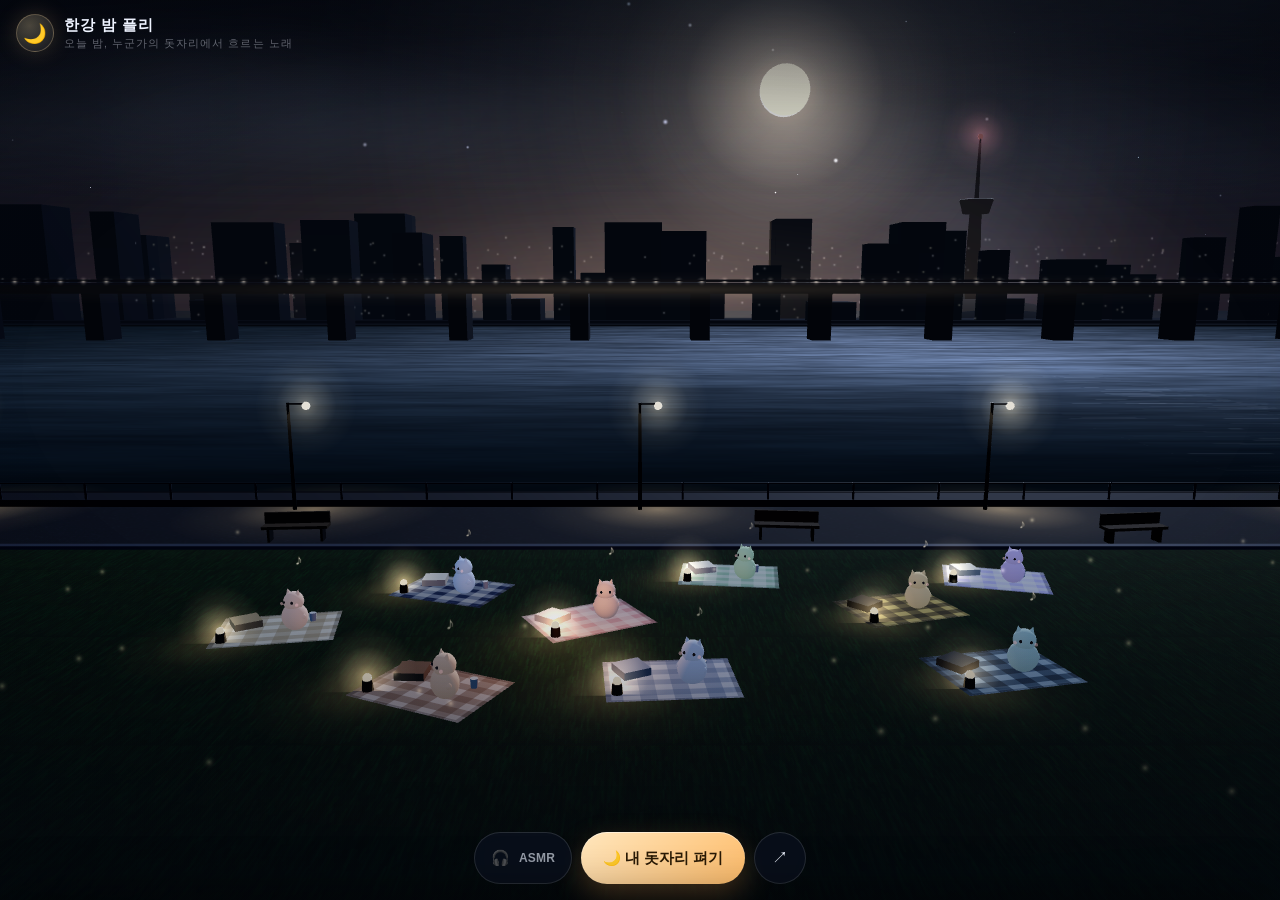
==== commit c81f9e09: "fix(hangang-night): 앞을 가리던 나무 배치·반딧불 밝기 조정" ====
--- a/hangang-night/index.html
+++ b/hangang-night/index.html
@@ -940,7 +940,7 @@
   g.position.set(x, 0, z);
   scene.add(g);
 }
-[[-26, 13, 1.25], [-19, 15.5, 1.0], [17, 14.5, 1.1], [26, 12.5, 1.3], [-33, 10, 0.95], [33, 10.5, 1.0]].forEach(([x, z, s]) => tree(x, z, s));
+[[-48, 5, 1.35], [-54, -2, 1.1], [48, 4, 1.3], [54, -3, 1.15], [-44, 15, 1.2], [44, 14, 1.25], [-62, 8, 1.0], [62, 6, 1.0]].forEach(([x, z, s]) => tree(x, z, s));
 
 /* fireflies */
 const fireflies = (function () {
@@ -955,7 +955,7 @@
   const geo = new THREE.BufferGeometry();
   geo.setAttribute('position', new THREE.BufferAttribute(pos, 3));
   const p = new THREE.Points(geo, new THREE.PointsMaterial({
-    size: 0.7, map: GLOW_TEX, color: 0xffcf7a, transparent: true, opacity: 0.55,
+    size: 0.55, map: GLOW_TEX, color: 0xffcf7a, transparent: true, opacity: 0.42,
     blending: THREE.AdditiveBlending, depthWrite: false, sizeAttenuation: true
   }));
   scene.add(p);
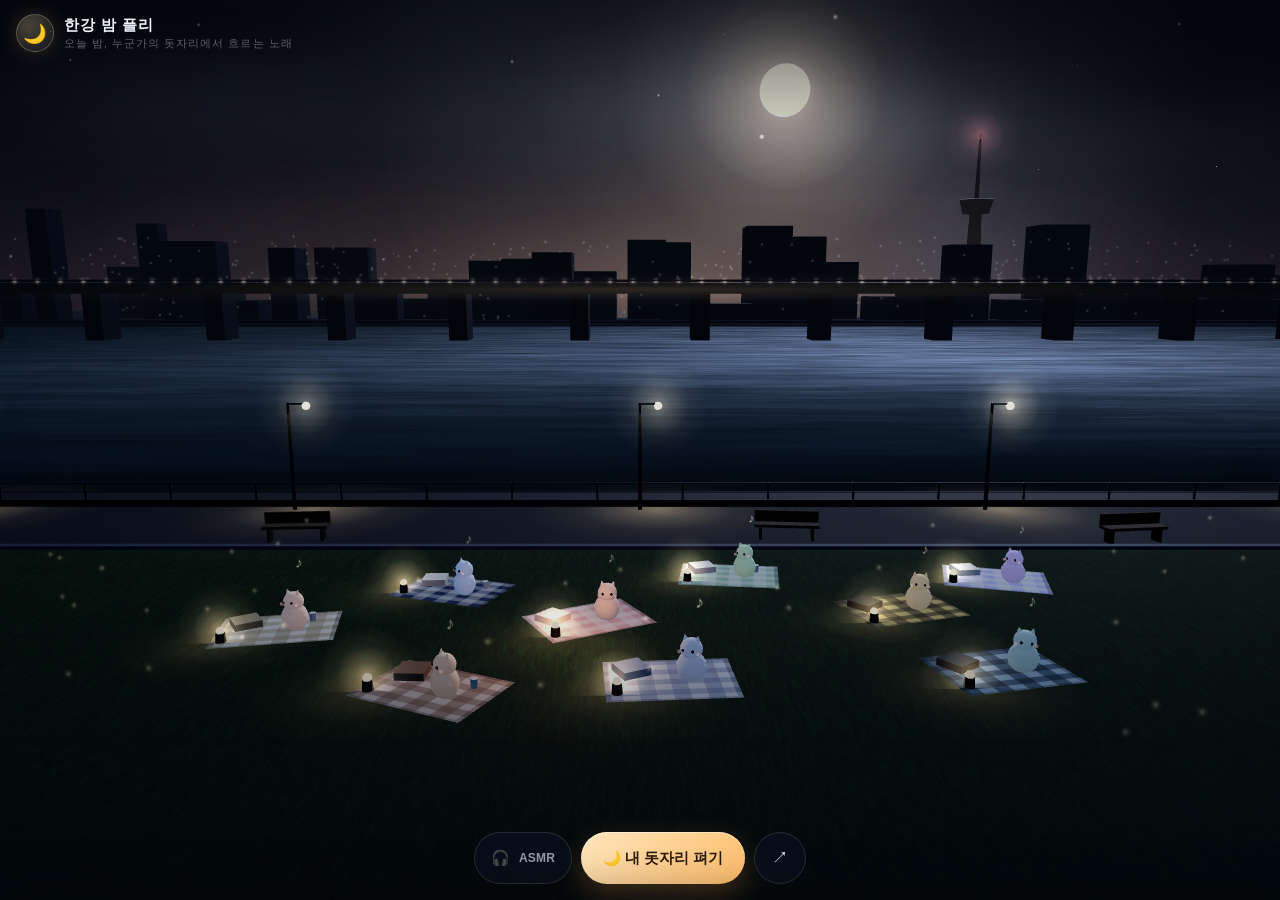
==== commit e018650f: "feat(hangang-night): iTunes 30초 미리듣기 플레이어 + 곡 검색 연결" ====
--- a/hangang-night/index.html
+++ b/hangang-night/index.html
@@ -56,11 +56,13 @@
     -webkit-mask:linear-gradient(#000 0 0) content-box, linear-gradient(#000 0 0);
     -webkit-mask-composite:xor;mask-composite:exclude;}
   .card-head{display:flex;align-items:center;gap:12px}
-  .disc{width:46px;height:46px;border-radius:50%;flex:0 0 auto;position:relative;display:grid;place-items:center;
+  .disc{width:46px;height:46px;border-radius:12px;flex:0 0 auto;position:relative;display:grid;place-items:center;overflow:hidden;
     background:conic-gradient(from 0deg,#2a3550,#4d5f86,#2a3550,#4d5f86,#2a3550);
-    box-shadow:inset 0 0 0 6px rgba(8,12,22,.75), 0 0 18px rgba(120,160,220,.16);
-    animation:spin 6s linear infinite}
+    box-shadow:inset 0 0 0 3px rgba(8,12,22,.75), 0 0 18px rgba(120,160,220,.16);
+    background-size:cover;background-position:center}
+  .disc:not(.has-art){border-radius:50%;animation:spin 6s linear infinite;box-shadow:inset 0 0 0 6px rgba(8,12,22,.75), 0 0 18px rgba(120,160,220,.16)}
   .disc::after{content:"";width:12px;height:12px;border-radius:50%;background:radial-gradient(circle at 40% 35%,#ffe6b0,#c08a3c)}
+  .disc.has-art::after{display:none}
   .card-meta{flex:1;min-width:0}
   .card-kicker{display:flex;align-items:center;gap:6px;font-size:10px;letter-spacing:.16em;color:var(--amber);text-transform:uppercase}
   .eq{display:inline-flex;gap:2px;align-items:flex-end;height:10px}
@@ -74,19 +76,36 @@
   .card-artist{margin-top:3px;font-size:12.5px;color:var(--mint);letter-spacing:.04em}
   .card-note{margin:11px 0 0;font-size:13px;line-height:1.55;color:rgba(238,243,255,.8);font-style:italic;word-break:keep-all}
   .card-note::before{content:"“"}.card-note::after{content:"”"}
-  .card-actions{display:flex;gap:8px;margin-top:14px}
-  .yt{flex:1;display:flex;align-items:center;justify-content:center;gap:7px;height:44px;border-radius:14px;
-    background:linear-gradient(135deg,#ffe0b0,#ffc178);color:#2a1a05;font-size:13.5px;font-weight:800;
-    text-decoration:none;box-shadow:0 8px 22px rgba(255,180,94,.22);transition:transform .15s ease, filter .15s ease}
-  .yt:active{transform:scale(.97)}
-  .yt:hover{filter:brightness(1.05)}
-  .like{min-width:86px;height:44px;border-radius:14px;border:1px solid rgba(255,150,180,.3);
-    background:rgba(255,120,160,.1);color:#ffd3e0;font-size:13.5px;font-weight:700;display:flex;align-items:center;justify-content:center;gap:6px;cursor:pointer;
+  .card-actions{display:flex;gap:8px;margin-top:12px}
+  .yt2{flex:1;display:flex;align-items:center;justify-content:center;gap:6px;height:40px;border-radius:13px;
+    border:1px solid rgba(255,255,255,.14);background:rgba(255,255,255,.06);color:rgba(238,243,255,.85);
+    font-size:12px;font-weight:600;text-decoration:none;transition:background .2s ease}
+  .yt2:hover{background:rgba(255,255,255,.12)}
+  .like{min-width:80px;height:40px;border-radius:13px;border:1px solid rgba(255,150,180,.3);
+    background:rgba(255,120,160,.1);color:#ffd3e0;font-size:12.5px;font-weight:700;display:flex;align-items:center;justify-content:center;gap:6px;cursor:pointer;
     transition:transform .15s ease,background .2s ease}
   .like:active{transform:scale(.95)}
   .like.on{background:rgba(255,110,155,.22);border-color:rgba(255,140,180,.6);color:#fff}
   .like.pop{animation:pop .42s cubic-bezier(.2,1.6,.4,1)}
   .heart{font-size:15px;line-height:1}
+
+  /* ---------- 30s preview player ---------- */
+  .player{display:flex;align-items:center;gap:11px;margin-top:13px;padding:10px 12px;border-radius:15px;
+    background:linear-gradient(135deg, rgba(255,212,155,.13), rgba(255,212,155,.04));
+    border:1px solid rgba(255,212,155,.24)}
+  .player.hidden{display:none}
+  .play{width:40px;height:40px;border-radius:50%;border:0;cursor:pointer;flex:0 0 auto;font-size:13px;
+    background:linear-gradient(135deg,#ffe6bd,#ffbd6b);color:#2a1a05;display:grid;place-items:center;
+    box-shadow:0 6px 16px rgba(255,170,80,.25);transition:transform .15s ease}
+  .play:active{transform:scale(.92)}
+  .player-main{flex:1;min-width:0}
+  .bar{height:6px;border-radius:3px;background:rgba(255,255,255,.16);position:relative;cursor:pointer;overflow:hidden}
+  .bar:focus-visible{outline:2px solid rgba(255,212,155,.6);outline-offset:3px}
+  .bar-fill{position:absolute;left:0;top:0;bottom:0;width:0%;border-radius:3px;background:linear-gradient(90deg,#ffd9a2,#ffb45e)}
+  .player-foot{display:flex;justify-content:space-between;margin-top:6px;font-size:10px;letter-spacing:.05em;color:var(--faint)}
+  .player-foot #playState{color:var(--amber)}
+  .no-preview{display:none;margin-top:12px;font-size:11.5px;color:var(--faint);text-align:center}
+  .no-preview.show{display:block}
 
   /* ---------- dock ---------- */
   .dock{position:fixed;z-index:6;left:0;right:0;bottom:calc(env(safe-area-inset-bottom,0px) + 16px);
@@ -143,6 +162,26 @@
   .wide{width:100%;margin-top:4px}
   .form-note{font-size:11px;color:var(--faint);text-align:center;margin:2px 0 0;line-height:1.5}
 
+  /* ---------- song search ---------- */
+  .search-row{display:flex;gap:9px;align-items:center;margin:-2px 0 0}
+  .search-btn{flex:0 0 auto;height:40px;padding:0 14px;border-radius:12px;cursor:pointer;font-family:inherit;
+    border:1px solid rgba(255,212,155,.35);background:rgba(255,212,155,.12);color:var(--amber);font-size:12.5px;font-weight:700}
+  .search-btn:active{transform:scale(.97)}
+  .search-btn[disabled]{opacity:.6;cursor:default}
+  .search-note{font-size:10.5px;line-height:1.45;color:var(--faint)}
+  .search-note b{color:var(--amber);font-weight:700}
+  .results{display:grid;gap:6px;max-height:200px;overflow:auto;-webkit-overflow-scrolling:touch;margin-top:2px}
+  .results:empty{display:none}
+  .res{display:flex;align-items:center;gap:10px;width:100%;padding:7px;border-radius:12px;cursor:pointer;text-align:left;
+    border:1px solid rgba(255,255,255,.09);background:rgba(255,255,255,.04);color:inherit;font-family:inherit;
+    transition:border-color .2s ease,background .2s ease}
+  .res img{width:40px;height:40px;border-radius:8px;object-fit:cover;flex:0 0 auto;background:#1a2233}
+  .res .r-i{min-width:0}
+  .res .r-t{display:block;font-size:12.5px;font-weight:700;line-height:1.3;white-space:nowrap;overflow:hidden;text-overflow:ellipsis}
+  .res .r-a{display:block;font-size:10.5px;color:var(--faint);margin-top:2px;white-space:nowrap;overflow:hidden;text-overflow:ellipsis}
+  .res.sel{border-color:rgba(255,212,155,.6);background:rgba(255,212,155,.13)}
+  .res-status{font-size:11.5px;line-height:1.5;color:var(--faint);padding:6px 2px}
+
   /* ---------- toast ---------- */
   .toast{position:fixed;z-index:20;left:50%;bottom:calc(env(safe-area-inset-bottom,0px) + 150px);transform:translate(-50%,14px);
     padding:11px 18px;border-radius:22px;font-size:12.5px;font-weight:600;white-space:nowrap;
@@ -211,13 +250,21 @@
   <h3 class="card-song" id="cardSong">밤편지</h3>
   <div class="card-artist" id="cardArtist">아이유</div>
   <p class="card-note" id="cardNote">자정이 넘어도 강바람은 안 자더라</p>
+  <div class="player" id="player">
+    <button class="play" id="playBtn" aria-label="30초 미리듣기 재생"><span id="playIcon">▶</span></button>
+    <div class="player-main">
+      <div class="bar" id="bar" role="slider" aria-label="재생 위치" tabindex="0"><div class="bar-fill" id="barFill"></div></div>
+      <div class="player-foot"><span id="playState">30초 미리듣기</span><span id="playTime">0:00 / 0:30</span></div>
+    </div>
+  </div>
+  <div class="no-preview" id="noPreview">이 곡은 미리듣기가 아직 연결되지 않았어요</div>
   <div class="card-actions">
-    <a class="yt" id="ytLink" target="_blank" rel="noopener noreferrer">▶ 유튜브로 듣기</a>
+    <a class="yt2" id="ytLink" target="_blank" rel="noopener noreferrer">유튜브에서 전체 듣기 ↗</a>
     <button class="like" id="likeBtn"><span class="heart" id="likeIcon">♡</span><span id="likeCount">0</span></button>
   </div>
 </section>
 
-<div class="hint" id="hint">터치해서 둘러보고 · 돗자리를 눌러보세요</div>
+<div class="hint" id="hint">터치해서 둘러보고 · 돗자리를 누르면 30초 미리듣기</div>
 
 <div class="dock">
   <button class="btn asmr" id="asmrBtn" aria-pressed="false" title="밤 한강 ASMR"><span>🎧</span><em>ASMR</em></button>
@@ -243,6 +290,11 @@
       <span>아티스트</span>
       <input id="fArtist" maxlength="30" placeholder="예: 아이유" autocomplete="off" required />
     </label>
+    <div class="search-row">
+      <button type="button" class="search-btn" id="songSearch">🔍 곡 검색</button>
+      <span class="search-note">찾으면 <b>30초 미리듣기</b>까지 같이 연결돼요</span>
+    </div>
+    <div class="results" id="searchResults"></div>
     <label class="field">
       <span>한 줄 기분</span>
       <textarea id="fNote" maxlength="60" rows="2" placeholder="예: 자정이 넘어도 강바람은 안 자더라"></textarea>
@@ -288,6 +340,29 @@
   likes: 'hangangNight.v1.likes',
   liked: 'hangangNight.v1.liked'
 };
+
+/* 30초 미리듣기: iTunes Search API로 실제 곡을 조회해 둔 값 (2026-11-27 기준) */
+const PREVIEWS = {
+  m01: { preview:'https://audio-ssl.itunes.apple.com/itunes-assets/AudioPreview221/v4/5a/43/d5/5a43d5c0-8b9a-2a91-dd9c-405bfd51b82f/mzaf_2888874735741039485.plus.aac.p.m4a',
+         art:'https://is1-ssl.mzstatic.com/image/thumb/Music114/v4/dc/12/fe/dc12fe03-172b-a843-0d96-12819fa05b6c/cover-.jpg/300x300bb.jpg', itunes:'IU – Through the Night' },
+  m02: { preview:'https://audio-ssl.itunes.apple.com/itunes-assets/AudioPreview221/v4/18/a3/3b/18a33b0c-9bb7-4db4-5d99-93495815ba67/mzaf_13644385033728356274.plus.aac.p.m4a',
+         art:'https://is1-ssl.mzstatic.com/image/thumb/Music126/v4/f1/7d/f9/f17df9f4-af09-d19a-fc93-afeea02ad10e/738676855999_Cover.jpg/300x300bb.jpg', itunes:'Yerin Baek – Across the universe' },
+  m03: { preview:'https://audio-ssl.itunes.apple.com/itunes-assets/AudioPreview221/v4/b1/a4/0a/b1a40a3e-65ca-f51b-3bb9-12145d970895/mzaf_509885747699732949.plus.aac.p.m4a',
+         art:'https://is1-ssl.mzstatic.com/image/thumb/Music125/v4/fc/a9/b2/fca9b2d4-b1ed-92e8-2e5f-1838d77cbce7/cover-_NEW.jpg/300x300bb.jpg', itunes:'JANNABI – For Lovers Who Hesitate' },
+  m04: { preview:'https://audio-ssl.itunes.apple.com/itunes-assets/AudioPreview221/v4/ac/3a/56/ac3a56f8-d0b4-900c-5be7-c9d2ec4e6e92/mzaf_18435708929100952232.plus.aac.p.m4a',
+         art:'https://is1-ssl.mzstatic.com/image/thumb/Music125/v4/be/ce/5c/bece5cff-2caf-6d8a-9c21-3035537d2a4d/Album_cover_1400X1400.jpg/300x300bb.jpg', itunes:'The Black Skirts – EVERYTHING' },
+  m05: { preview:'https://audio-ssl.itunes.apple.com/itunes-assets/AudioPreview211/v4/3d/9f/51/3d9f5119-3d35-fd65-374d-d2db8127214f/mzaf_12305961986614200595.plus.aac.p.m4a',
+         art:'https://is1-ssl.mzstatic.com/image/thumb/Music211/v4/83/df/34/83df34b0-ab7d-7257-668a-7692f68fdc7a/5055946710525.jpg/300x300bb.jpg', itunes:'10CM – Stalker' },
+  m06: { preview:'https://audio-ssl.itunes.apple.com/itunes-assets/AudioPreview211/v4/da/00/29/da0029b4-e181-857b-cfaf-489de6999020/mzaf_1580396445101899353.plus.aac.p.m4a',
+         art:'https://is1-ssl.mzstatic.com/image/thumb/Music115/v4/8e/a2/d0/8ea2d001-0b52-a451-4a7c-de35d3502155/00602547860828.rgb.jpg/300x300bb.jpg', itunes:'DEAN – D (Half Moon)' },
+  m07: { preview:'https://audio-ssl.itunes.apple.com/itunes-assets/AudioPreview221/v4/ff/96/0a/ff960a41-1d20-ce31-0943-7559cecde893/mzaf_1644908721555142325.plus.aac.p.m4a',
+         art:'https://is1-ssl.mzstatic.com/image/thumb/Music115/v4/d3/4c/1c/d34c1cf3-0d36-df1e-c9a3-c0d16faf8c3f/8804775092534.jpg/300x300bb.jpg', itunes:'BOL4 – Travel' },
+  m08: { preview:'https://audio-ssl.itunes.apple.com/itunes-assets/AudioPreview115/v4/41/e2/d1/41e2d146-6b36-94b7-9fab-527adc117622/mzaf_15100695928980147311.plus.aac.p.m4a',
+         art:'https://is1-ssl.mzstatic.com/image/thumb/Music125/v4/55/92/c4/5592c4a2-fe72-2302-0edb-0133f4548abb/8809534461279_Cover.jpg/300x300bb.jpg', itunes:'Crush – Beautiful' },
+  m09: { preview:'https://audio-ssl.itunes.apple.com/itunes-assets/AudioPreview221/v4/14/16/55/1416558a-2bc2-a6a3-6943-cbb7bb61709d/mzaf_5601978480163855394.plus.aac.p.m4a',
+         art:'https://is1-ssl.mzstatic.com/image/thumb/Music125/v4/e4/a2/80/e4a28015-490b-255a-ff26-aadd6257cfa1/AKMU_DS.jpg/300x300bb.jpg', itunes:'AKMU – How can I love the heartbreak' }
+};
+MATS.forEach(m => { const p = PREVIEWS[m.id]; if (p) Object.assign(m, p); });
 
 const readJSON = (k, fallback) => { try { const v = localStorage.getItem(k); return v ? JSON.parse(v) : fallback; } catch (e) { return fallback; } };
 const writeJSON = (k, v) => { try { localStorage.setItem(k, JSON.stringify(v)); } catch (e) {} };
@@ -1148,6 +1223,112 @@
   toastTimer = setTimeout(() => t.classList.remove('show'), 2400);
 }
 
+/* ---------- iTunes 30초 미리듣기 플레이어 ---------- */
+const audio = new Audio();
+audio.preload = 'none';
+let audioMatId = null;
+
+const mmss = s => { if (!isFinite(s) || s < 0) s = 0; return Math.floor(s / 60) + ':' + String(Math.floor(s % 60)).padStart(2, '0'); };
+
+function setPlaying(playing) {
+  $('playIcon').textContent = playing ? '❚❚' : '▶';
+  $('playBtn').setAttribute('aria-label', playing ? '미리듣기 일시정지' : '30초 미리듣기 재생');
+  $('playState').textContent = playing ? '재생 중 · iTunes 30초' : 'iTunes 30초 미리듣기';
+}
+
+function updateProgress() {
+  const d = audio.duration || 30;
+  const p = Math.min(1, Math.max(0, audio.currentTime / d));
+  $('barFill').style.width = (p * 100).toFixed(1) + '%';
+  $('playTime').textContent = mmss(audio.currentTime) + ' / ' + mmss(d);
+}
+
+/* 미리듣기가 나오는 동안 ASMR은 잠잠해지고, 끝나면 돌아온다 */
+function duckAsmr(duck) {
+  if (!Asmr.ctx || !Asmr.master) return;
+  const now = Asmr.ctx.currentTime;
+  const g = Asmr.master.gain;
+  g.cancelScheduledValues(now);
+  g.setValueAtTime(Math.max(g.value, 0.0001), now);
+  g.linearRampToValueAtTime(!duck && Asmr.on ? 0.34 : 0.08, now + 0.35);
+}
+
+function playPreview() {
+  if (!audioMatId) return;
+  audio.play().then(() => { setPlaying(true); duckAsmr(true); }).catch(() => { setPlaying(false); duckAsmr(false); });
+}
+
+function pausePreview() {
+  audio.pause();
+  setPlaying(false);
+  duckAsmr(false);
+}
+
+function setupPreview(rec) {
+  const has = !!rec.preview;
+  $('player').classList.toggle('hidden', !has);
+  $('noPreview').classList.toggle('show', !has);
+  if (!has) {
+    audio.pause();
+    audioMatId = null;
+    try { audio.removeAttribute('src'); } catch (e) {}
+    setPlaying(false);
+    $('barFill').style.width = '0%';
+    $('playTime').textContent = '0:00 / 0:30';
+    $('noPreview').textContent = '이 곡은 미리듣기가 아직 연결되지 않았어요 · 유튜브에서 들어보세요';
+    return;
+  }
+  if (audioMatId !== rec.id) {
+    audio.pause();
+    audioMatId = rec.id;
+    audio.src = rec.preview;
+    try { audio.currentTime = 0; } catch (e) {}
+    $('barFill').style.width = '0%';
+    $('playTime').textContent = '0:00 / 0:30';
+    setPlaying(false);
+  }
+}
+
+function setDiscArt(rec) {
+  const disc = $('cardDisc');
+  if (rec.art) {
+    disc.style.backgroundImage = 'url("' + rec.art + '")';
+    disc.classList.add('has-art');
+  } else {
+    disc.style.backgroundImage = '';
+    disc.classList.remove('has-art');
+  }
+}
+
+$('playBtn').addEventListener('click', () => {
+  if (!audioMatId) return;
+  if (audio.paused) playPreview(); else pausePreview();
+});
+
+$('bar').addEventListener('click', e => {
+  if (!audio.duration) return;
+  const r = e.currentTarget.getBoundingClientRect();
+  const p = Math.min(1, Math.max(0, (e.clientX - r.left) / r.width));
+  audio.currentTime = p * audio.duration;
+  updateProgress();
+});
+
+audio.addEventListener('timeupdate', updateProgress);
+audio.addEventListener('loadedmetadata', updateProgress);
+audio.addEventListener('ended', () => {
+  setPlaying(false);
+  duckAsmr(false);
+  audio.currentTime = 0;
+  $('barFill').style.width = '0%';
+  $('playTime').textContent = '0:00 / ' + mmss(audio.duration || 30);
+});
+audio.addEventListener('error', () => {
+  if (!audioMatId) return;
+  setPlaying(false);
+  duckAsmr(false);
+  toast('미리듣기를 불러오지 못했어요 · 유튜브로 들어봐요');
+});
+
 function findMat(id) {
   if (myMatRecord && myMatRecord.id === id) return myMatRecord;
   return MATS.find(m => m.id === id);
@@ -1162,12 +1343,36 @@
   $('cardArtist').textContent = rec.artist;
   $('cardNote').textContent = rec.note || '아무 말 없이, 노래만';
   $('ytLink').href = 'https://www.youtube.com/results?search_query=' + encodeURIComponent(rec.song + ' ' + rec.artist);
+  setDiscArt(rec);
   updateLikeUI(id);
+  setupPreview(rec);
   card.classList.add('show');
   matGroups.forEach(g => {
     const on = g.userData.matId === id;
     g.userData.ring.material.opacity = on ? 0.55 : 0;
   });
+  if (rec.preview) playPreview();
+  else autoAttachPreview(rec, id);
+}
+
+/* 미리듣기가 없는 내 돗자리는 iTunes에서 한 번 찾아본다 */
+async function autoAttachPreview(rec, id) {
+  if (id === selectedId) $('noPreview').textContent = '미리듣기를 찾는 중…';
+  const list = await itunesSearch((rec.song + ' ' + rec.artist).trim(), 5);
+  if (!list.length) {
+    if (id === selectedId) $('noPreview').textContent = '이 곡은 미리듣기가 없어요 · 유튜브로 들어보세요';
+    return;
+  }
+  const top = list[0];
+  rec.preview = top.previewUrl;
+  rec.art = (top.artworkUrl100 || '').replace('100x100bb', '300x300bb');
+  rec.itunes = (top.artistName || '') + ' – ' + (top.trackName || '');
+  if (rec.id === 'my-mat' && myMatRecord && myMatRecord.id === 'my-mat') {
+    myMatRecord.preview = rec.preview;
+    myMatRecord.art = rec.art;
+    writeJSON(STORE.mat, myMatRecord);
+  }
+  if (id === selectedId) { setDiscArt(rec); setupPreview(rec); playPreview(); }
 }
 
 function updateLikeUI(id) {
@@ -1182,6 +1387,7 @@
   selectedId = null;
   card.classList.remove('show');
   matGroups.forEach(g => g.userData.ring.material.opacity = 0);
+  pausePreview();
 }
 
 $('cardClose').addEventListener('click', closeCard);
@@ -1204,14 +1410,89 @@
   updateLikeUI(selectedId);
 });
 
+/* ---------- iTunes 곡 검색 ---------- */
+let picked = null;
+const itunesCache = new Map();
+
+async function itunesSearch(term, limit) {
+  const key = term.toLowerCase() + '|' + (limit || 6);
+  if (itunesCache.has(key)) return itunesCache.get(key);
+  /* 한국 스토어가 비어 있으면 미국·일본 스토어로 넘어간다 */
+  for (const store of ['KR', 'US', 'JP']) {
+    try {
+      const res = await fetch('https://itunes.apple.com/search?term=' + encodeURIComponent(term) +
+        '&entity=song&limit=' + (limit || 6) + '&country=' + store);
+      if (!res.ok) continue;
+      const data = await res.json();
+      const list = (data.results || []).filter(r => r.previewUrl);
+      if (list.length) { itunesCache.set(key, list); return list; }
+    } catch (e) { /* 다음 스토어 시도 */ }
+  }
+  itunesCache.set(key, []);
+  return [];
+}
+
+function renderResults(list) {
+  const box = $('searchResults');
+  box.innerHTML = '';
+  if (!list.length) {
+    const d = document.createElement('div');
+    d.className = 'res-status';
+    d.textContent = '검색 결과가 없어요. 그대로 저장하면 유튜브 링크로만 들을 수 있어요.';
+    box.appendChild(d);
+    return;
+  }
+  list.slice(0, 5).forEach(r => {
+    const art = (r.artworkUrl100 || '').replace('100x100bb', '300x300bb');
+    const b = document.createElement('button');
+    b.type = 'button';
+    b.className = 'res';
+    const img = document.createElement('img');
+    img.src = art; img.alt = ''; img.loading = 'lazy';
+    const wrap = document.createElement('span');
+    wrap.className = 'r-i';
+    const t = document.createElement('span'); t.className = 'r-t'; t.textContent = r.trackName || '';
+    const a = document.createElement('span'); a.className = 'r-a';
+    a.textContent = (r.artistName || '') + (r.collectionName ? ' · ' + r.collectionName : '');
+    wrap.appendChild(t); wrap.appendChild(a);
+    b.appendChild(img); b.appendChild(wrap);
+    b.addEventListener('click', () => {
+      picked = { preview: r.previewUrl, art, song: r.trackName || '', artist: r.artistName || '' };
+      $('fSong').value = r.trackName || '';
+      $('fArtist').value = r.artistName || '';
+      [...box.querySelectorAll('.res')].forEach(x => x.classList.remove('sel'));
+      b.classList.add('sel');
+      toast('30초 미리듣기를 연결했어요 🎧');
+    });
+    box.appendChild(b);
+  });
+}
+
+$('songSearch').addEventListener('click', async () => {
+  const q = ($('fSong').value.trim() + ' ' + $('fArtist').value.trim()).trim();
+  if (q.length < 2) { toast('곡 제목이나 아티스트를 먼저 적어줘요'); return; }
+  const btn = $('songSearch');
+  $('searchResults').innerHTML = '<div class="res-status">iTunes에서 찾는 중…</div>';
+  btn.disabled = true;
+  const list = await itunesSearch(q, 6);
+  btn.disabled = false;
+  renderResults(list);
+});
+
 /* sheet */
 function openSheet() {
   const rec = myMatRecord;
+  $('searchResults').innerHTML = '';
+  picked = null;
   if (rec) {
     $('fNick').value = rec.nick;
     $('fSong').value = rec.song;
     $('fArtist').value = rec.artist;
     $('fNote').value = rec.note || '';
+    if (rec.preview) {
+      picked = { preview: rec.preview, art: rec.art || '', song: rec.song, artist: rec.artist };
+      $('searchResults').innerHTML = '<div class="res-status">✓ 30초 미리듣기가 연결돼 있어요</div>';
+    }
   }
   sheet.classList.add('show');
   scrim.classList.add('show');
@@ -1246,12 +1527,16 @@
   if (!nick || !song || !artist) { toast('닉네임, 곡, 아티스트를 채워줘요'); return; }
 
   const isFirst = !myMatRecord;
+  const sameSong = myMatRecord && myMatRecord.song === song && myMatRecord.artist === artist;
+  const usePreview = (picked && picked.song === song && picked.artist === artist) ? picked : null;
   const rec = {
     id: 'my-mat',
     nick: nick.slice(0, 12),
     song: song.slice(0, 40),
     artist: artist.slice(0, 30),
     note: note.slice(0, 60),
+    preview: usePreview ? usePreview.preview : (sameSong ? (myMatRecord.preview || '') : ''),
+    art: usePreview ? usePreview.art : (sameSong ? (myMatRecord.art || '') : ''),
     x: isFirst ? -2.4 : myMatRecord.x,
     z: isFirst ? 9.2 : myMatRecord.z,
     rot: isFirst ? -0.06 : myMatRecord.rot,
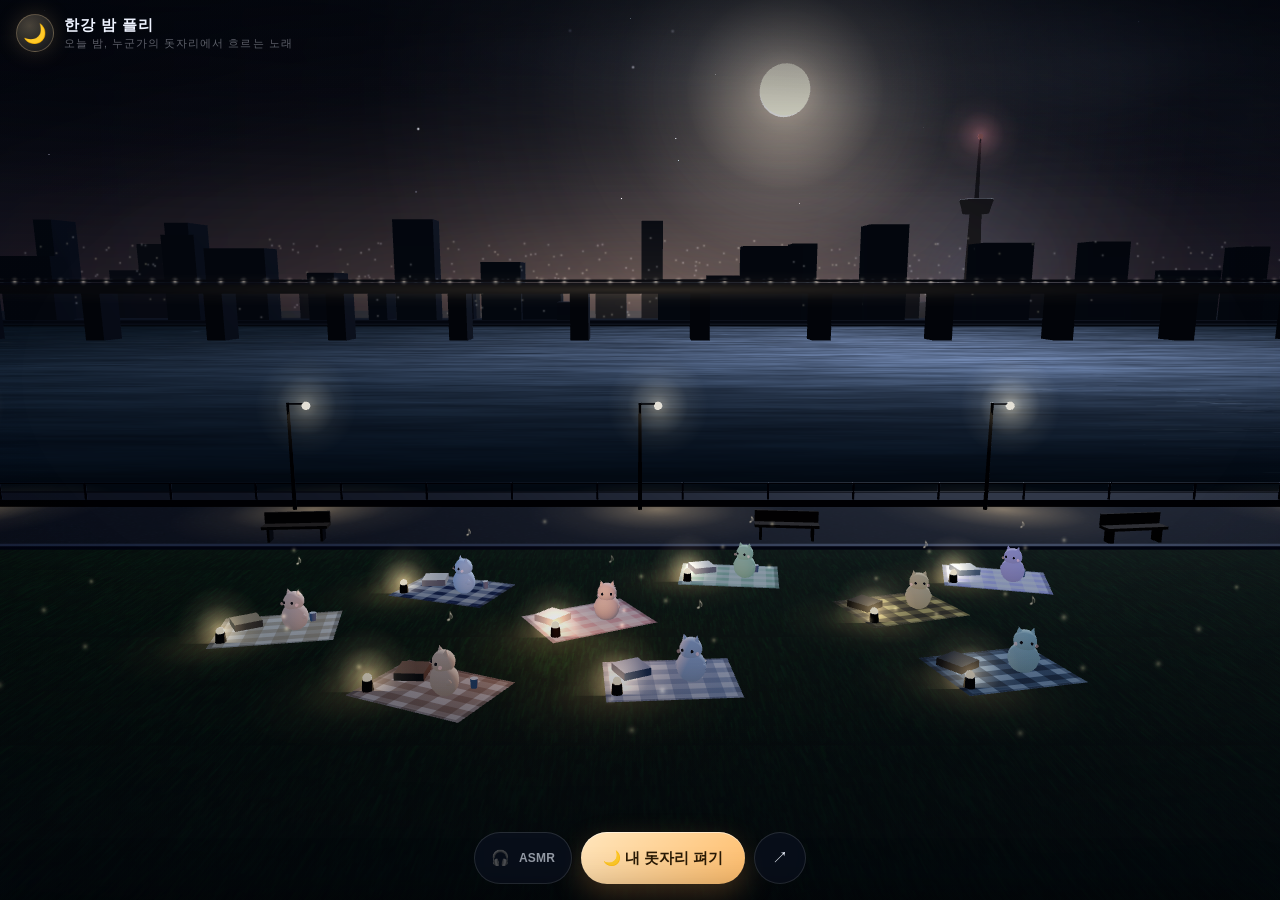
==== commit e64b8a9c: "fix(hangang-night): 카드 앨범커버 엘리먼트 id 누락 수정" ====
--- a/hangang-night/index.html
+++ b/hangang-night/index.html
@@ -240,7 +240,7 @@
 
 <section class="dj-card" id="djCard" aria-live="polite">
   <div class="card-head">
-    <div class="disc"></div>
+    <div class="disc" id="cardDisc"></div>
     <div class="card-meta">
       <div class="card-kicker"><span class="eq"><i></i><i></i><i></i></span><span>지금 듣는 노래</span></div>
       <div class="card-nick" id="cardNick">밤산책러</div>
@@ -1291,6 +1291,7 @@
 
 function setDiscArt(rec) {
   const disc = $('cardDisc');
+  if (!disc) return;
   if (rec.art) {
     disc.style.backgroundImage = 'url("' + rec.art + '")';
     disc.classList.add('has-art');
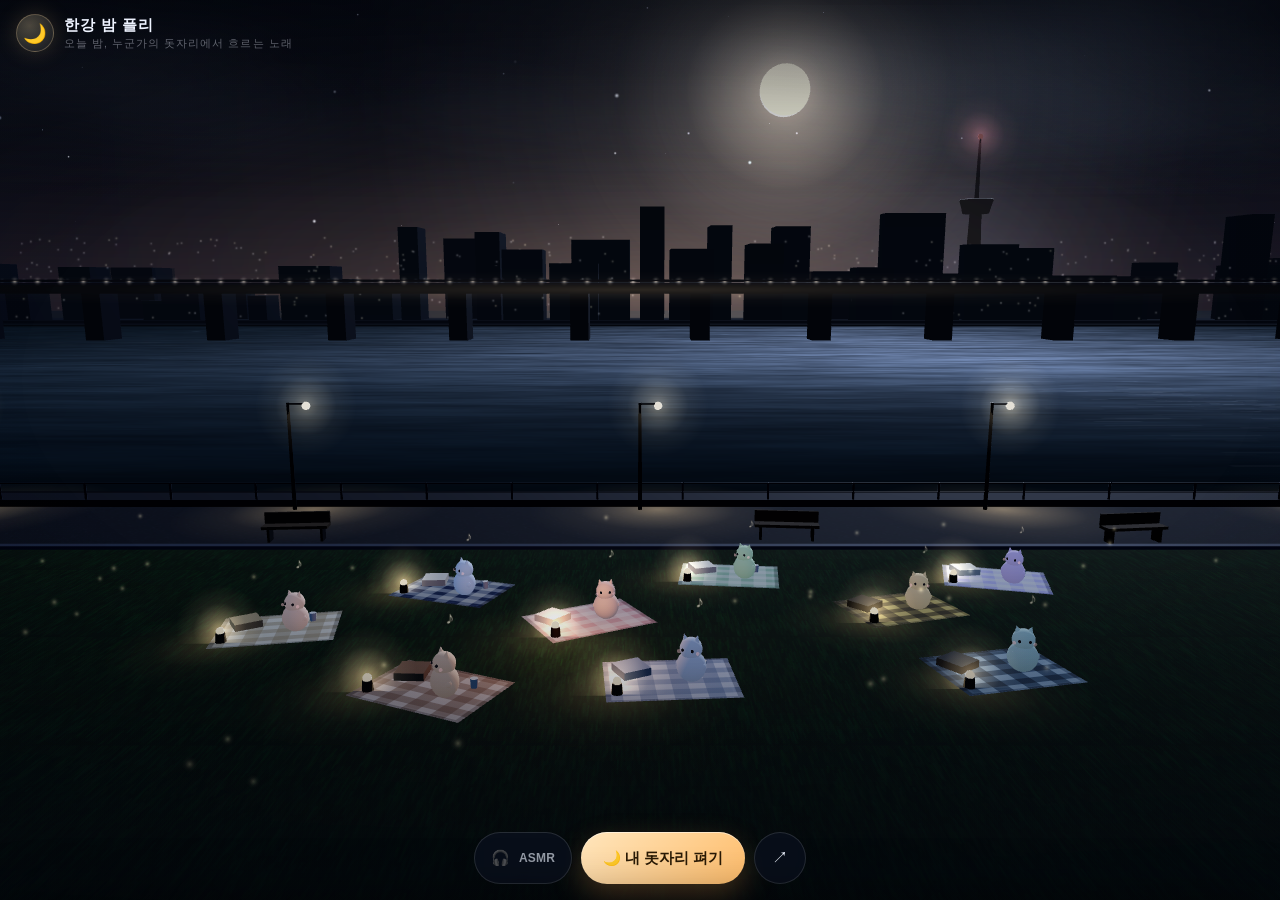
==== commit 77d6223a: "polish(hangang-night): 시트 열 때 미리듣기 정지·README 갱신" ====
--- a/hangang-night/index.html
+++ b/hangang-night/index.html
@@ -1483,6 +1483,7 @@
 /* sheet */
 function openSheet() {
   const rec = myMatRecord;
+  pausePreview();
   $('searchResults').innerHTML = '';
   picked = null;
   if (rec) {
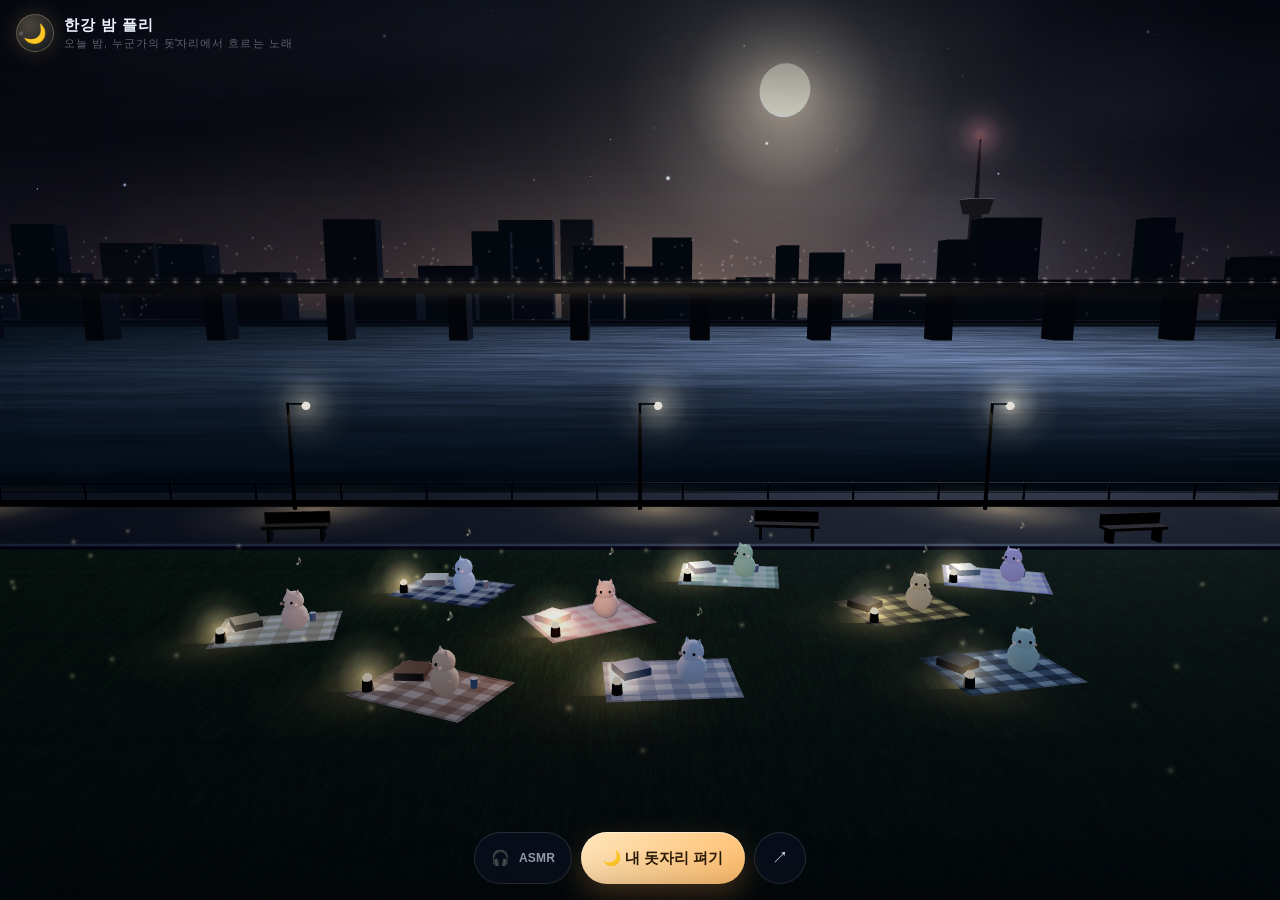
==== commit 2bc3ab20: "style(hangang-night): 검색 결과 가로 넘침 수정" ====
--- a/hangang-night/index.html
+++ b/hangang-night/index.html
@@ -141,7 +141,7 @@
   .scrim{position:fixed;inset:0;z-index:8;background:rgba(3,6,12,.55);backdrop-filter:blur(3px);
     opacity:0;pointer-events:none;transition:opacity .3s ease}
   .scrim.show{opacity:1;pointer-events:auto}
-  .sheet{position:fixed;z-index:9;left:0;right:0;bottom:0;max-height:88%;overflow:auto;
+  .sheet{position:fixed;z-index:9;left:0;right:0;bottom:0;max-height:88%;overflow-y:auto;overflow-x:hidden;
     padding:20px 18px calc(env(safe-area-inset-bottom,0px) + 22px);
     border-radius:26px 26px 0 0;background:linear-gradient(175deg,#111a2c,#0a1120 70%);
     border-top:1px solid rgba(255,255,255,.13);box-shadow:0 -20px 60px rgba(0,0,0,.6);
@@ -170,13 +170,13 @@
   .search-btn[disabled]{opacity:.6;cursor:default}
   .search-note{font-size:10.5px;line-height:1.45;color:var(--faint)}
   .search-note b{color:var(--amber);font-weight:700}
-  .results{display:grid;gap:6px;max-height:200px;overflow:auto;-webkit-overflow-scrolling:touch;margin-top:2px}
+  .results{display:grid;gap:6px;max-height:200px;overflow-y:auto;overflow-x:hidden;-webkit-overflow-scrolling:touch;margin-top:2px}
   .results:empty{display:none}
-  .res{display:flex;align-items:center;gap:10px;width:100%;padding:7px;border-radius:12px;cursor:pointer;text-align:left;
+  .res{display:flex;align-items:center;gap:10px;width:100%;min-width:0;padding:7px;border-radius:12px;cursor:pointer;text-align:left;
     border:1px solid rgba(255,255,255,.09);background:rgba(255,255,255,.04);color:inherit;font-family:inherit;
     transition:border-color .2s ease,background .2s ease}
   .res img{width:40px;height:40px;border-radius:8px;object-fit:cover;flex:0 0 auto;background:#1a2233}
-  .res .r-i{min-width:0}
+  .res .r-i{display:block;flex:1;min-width:0}
   .res .r-t{display:block;font-size:12.5px;font-weight:700;line-height:1.3;white-space:nowrap;overflow:hidden;text-overflow:ellipsis}
   .res .r-a{display:block;font-size:10.5px;color:var(--faint);margin-top:2px;white-space:nowrap;overflow:hidden;text-overflow:ellipsis}
   .res.sel{border-color:rgba(255,212,155,.6);background:rgba(255,212,155,.13)}
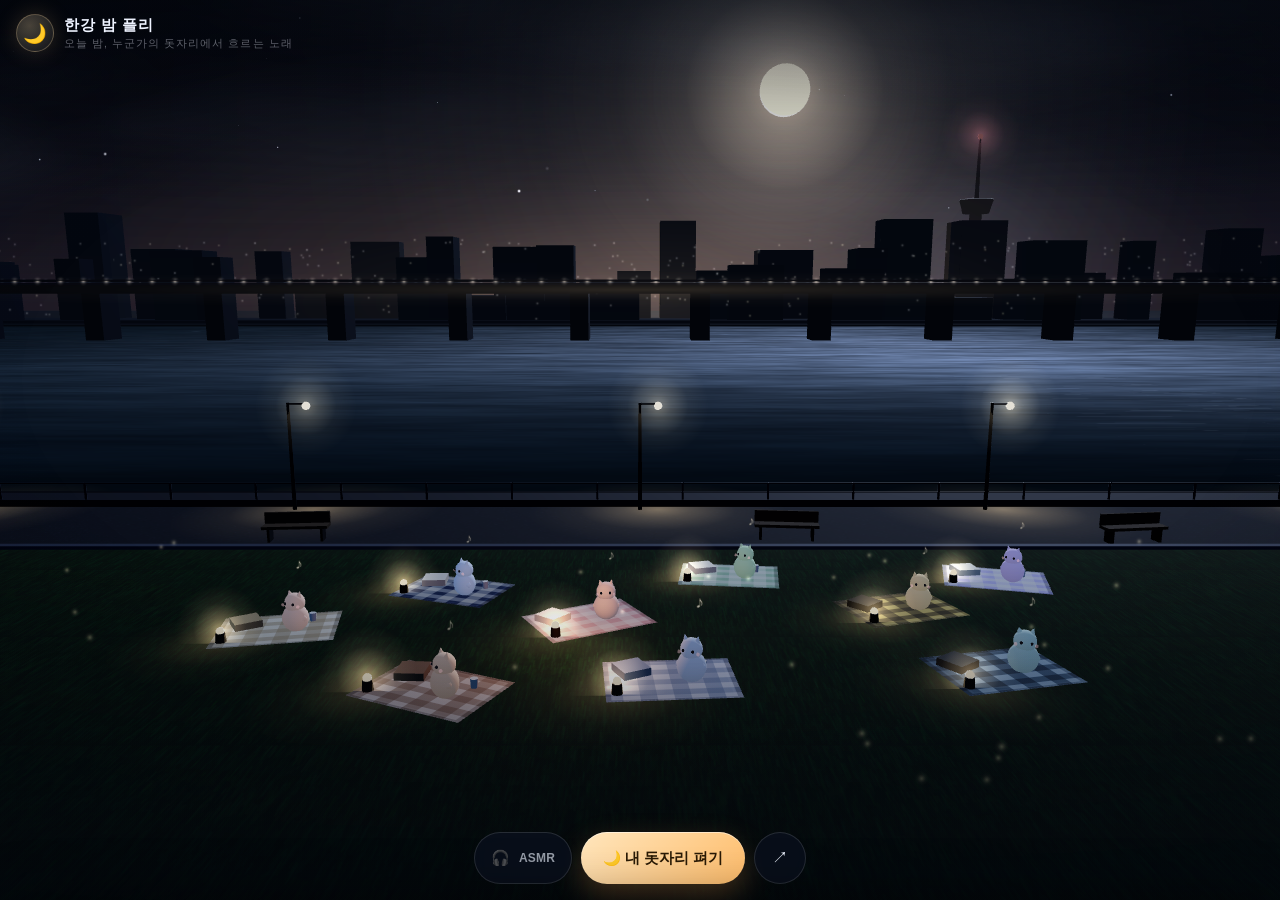
==== commit 8e9e5b55: "fix(hangang-night): ASMR 덕킹 시 꺼진 상태 음량 복원" ====
--- a/hangang-night/index.html
+++ b/hangang-night/index.html
@@ -1250,7 +1250,8 @@
   const g = Asmr.master.gain;
   g.cancelScheduledValues(now);
   g.setValueAtTime(Math.max(g.value, 0.0001), now);
-  g.linearRampToValueAtTime(!duck && Asmr.on ? 0.34 : 0.08, now + 0.35);
+  const target = Asmr.on ? (duck ? 0.08 : 0.34) : 0.0001;
+  g.linearRampToValueAtTime(target, now + 0.35);
 }
 
 function playPreview() {
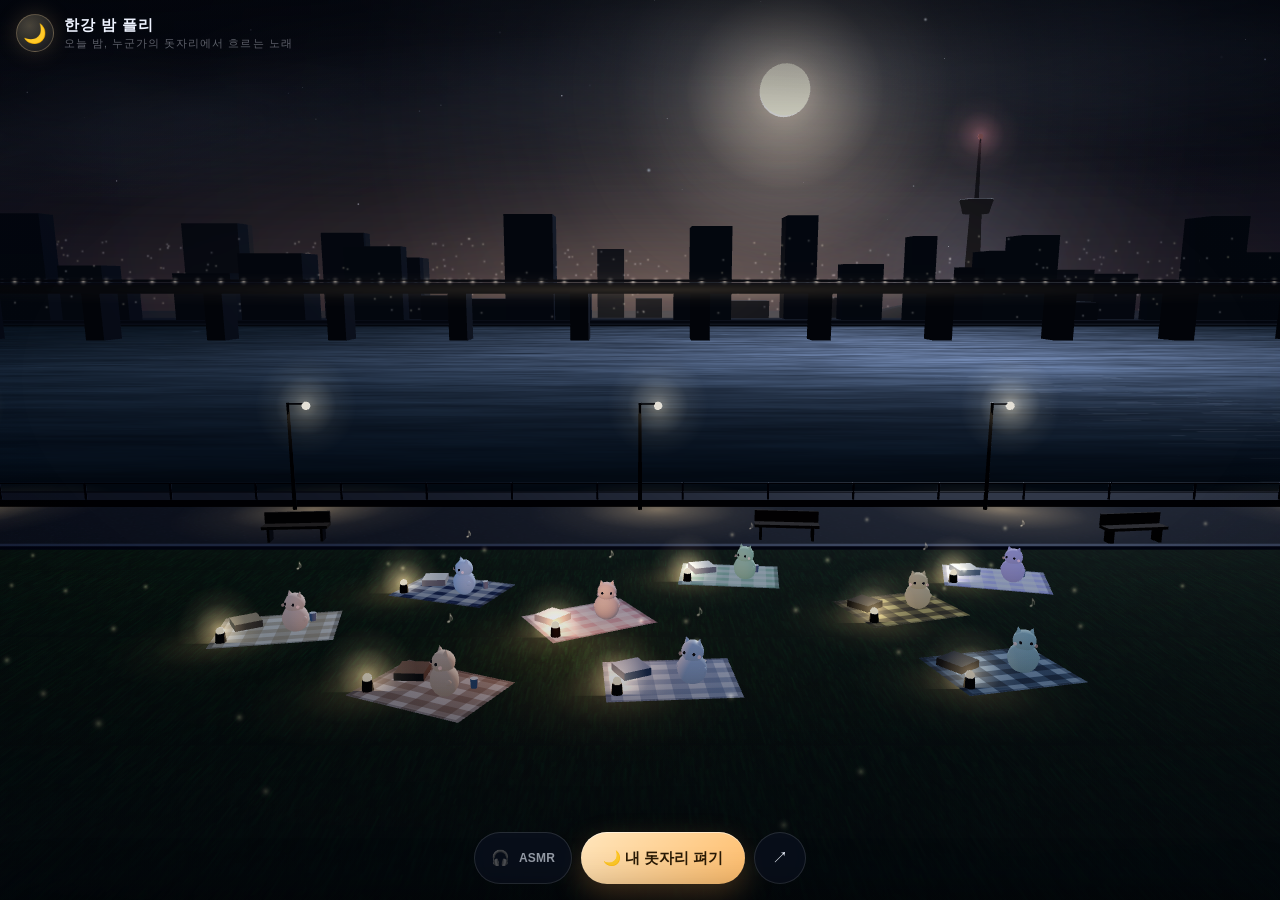
==== commit b25cbf78: "feat(hangang-night): 기본 돗자리 9곡을 인스타 감성 최신 플리로 교체 - wave to earth – seasons / 한로로 – 사랑하게 될 거야 / 뉴진스 –" ====
--- a/hangang-night/index.html
+++ b/hangang-night/index.html
@@ -247,9 +247,9 @@
     </div>
     <button class="card-close" id="cardClose" aria-label="카드 닫기">✕</button>
   </div>
-  <h3 class="card-song" id="cardSong">밤편지</h3>
-  <div class="card-artist" id="cardArtist">아이유</div>
-  <p class="card-note" id="cardNote">자정이 넘어도 강바람은 안 자더라</p>
+  <h3 class="card-song" id="cardSong">seasons</h3>
+  <div class="card-artist" id="cardArtist">wave to earth</div>
+  <p class="card-note" id="cardNote">계절이 바뀌어도 이 강바람은 그대로더라</p>
   <div class="player" id="player">
     <button class="play" id="playBtn" aria-label="30초 미리듣기 재생"><span id="playIcon">▶</span></button>
     <div class="player-main">
@@ -284,7 +284,7 @@
     </label>
     <label class="field">
       <span>추천곡 제목</span>
-      <input id="fSong" maxlength="40" placeholder="예: 밤편지" autocomplete="off" required />
+      <input id="fSong" maxlength="40" placeholder="예: seasons" autocomplete="off" required />
     </label>
     <label class="field">
       <span>아티스트</span>
@@ -324,15 +324,15 @@
    0. data
    ========================================================= */
 const MATS = [
-  { id:'m01', nick:'밤산책러',   song:'밤편지',            artist:'아이유',       note:'자정이 넘어도 강바람은 안 자더라',            x:-11.0, z: 2.4, rot: 0.20, pal:['#f3e6c9','#b7a077'], tone:'#ffd9c4' },
-  { id:'m02', nick:'새벽두시반', song:'우주를 건너',        artist:'백예린',       note:'물 위로 번지는 불빛이 별보다 가까워서',        x: -6.4, z:-1.2, rot:-0.35, pal:['#2c3c5e','#e8dfc8'], tone:'#c6dcff' },
-  { id:'m03', nick:'망원동고양이',song:'주저하는 연인들을 위해', artist:'잔나비',  note:'다들 뭘 그렇게 망설여. 나는 이미 돗자리 폈어', x: -1.6, z: 1.6, rot: 0.50, pal:['#e0aaa2','#f7ecda'], tone:'#ffd2c4' },
-  { id:'m04', nick:'오리배선장', song:'Everything',        artist:'검정치마',     note:'이어폰 한쪽은 늘 강에 맡겨둬요',              x:  3.2, z:-2.8, rot:-0.12, pal:['#a9c6a2','#f2ead6'], tone:'#c8ecc6' },
-  { id:'m05', nick:'퇴근길피크닉',song:'스토커',            artist:'10cm',        note:'발끝만 젖어도 이상하게 기분이 좋아서',          x:  8.4, z: 0.6, rot: 0.32, pal:['#e7c56d','#3a2f22'], tone:'#ffe3ae' },
-  { id:'m06', nick:'별보는수달', song:'D (Half Moon)',      artist:'DEAN',        note:'달이 반쯤 차 있을 때가 제일 좋아요',          x: 12.6, z:-2.4, rot:-0.28, pal:['#c9c0e6','#f6f0dc'], tone:'#d9ccff' },
-  { id:'m07', nick:'한강치맥',   song:'여행',               artist:'볼빨간사춘기', note:'가는 곳 없이 걷는 밤, 그게 여행이지',         x:  0.8, z: 6.0, rot: 0.08, pal:['#dfe7ef','#7c8fa8'], tone:'#cfe0ff' },
-  { id:'m08', nick:'자전거체인', song:'Beautiful',          artist:'크러쉬',       note:'한 곡만 더 듣고 집에 가기로 했는데요',         x: -5.4, z: 6.6, rot:-0.44, pal:['#f0d9c2','#8f6d52'], tone:'#ffd9b8' },
-  { id:'m09', nick:'잠실야경',   song:'어떻게 이별까지 사랑하겠어', artist:'악동뮤지션', note:'물소리보다 노래가 작아서 볼륨은 조금 키웠어', x:  9.8, z: 5.4, rot: 0.24, pal:['#b8cfd8','#20303c'], tone:'#bfe9ec' }
+  { id:'m01', nick:'밤산책러',   song:'seasons',            artist:'wave to earth',      note:'계절이 바뀌어도 이 강바람은 그대로더라',        x:-11.0, z: 2.4, rot: 0.20, pal:['#f3e6c9','#b7a077'], tone:'#ffd9c4' },
+  { id:'m02', nick:'새벽두시반', song:'사랑하게 될 거야',    artist:'한로로',             note:'사랑하게 될 거야, 새벽에 혼자 듣는 그 말',      x: -6.4, z:-1.2, rot:-0.35, pal:['#2c3c5e','#e8dfc8'], tone:'#c6dcff' },
+  { id:'m03', nick:'망원동고양이',song:'Ditto',             artist:'뉴진스',             note:'겨울 냄새 나는 노래. 고양이는 발끝만 강 쪽으로', x: -1.6, z: 1.6, rot: 0.50, pal:['#e0aaa2','#f7ecda'], tone:'#ffd2c4' },
+  { id:'m04', nick:'오리배선장', song:'LIMBO',              artist:'keshi',              note:'오리배는 천천히, 노래는 더 천천히',            x:  3.2, z:-2.8, rot:-0.12, pal:['#a9c6a2','#f2ead6'], tone:'#c8ecc6' },
+  { id:'m05', nick:'퇴근길피크닉',song:'Always',             artist:'Daniel Caesar',      note:'퇴근길에 편 돗자리가 오늘 제일 먼 데 같아서',   x:  8.4, z: 0.6, rot: 0.32, pal:['#e7c56d','#3a2f22'], tone:'#ffe3ae' },
+  { id:'m06', nick:'별보는수달', song:'Sunsetz',            artist:'Cigarettes After Sex', note:'해가 진 자리에 별이 하나씩 켜지는 중',        x: 12.6, z:-2.4, rot:-0.28, pal:['#c9c0e6','#f6f0dc'], tone:'#d9ccff' },
+  { id:'m07', nick:'한강치맥',   song:'Pink + White',       artist:'Frank Ocean',        note:'치킨 식기 전에 이 노래 한 번만 더',            x:  0.8, z: 6.0, rot: 0.08, pal:['#dfe7ef','#7c8fa8'], tone:'#cfe0ff' },
+  { id:'m08', nick:'자전거체인', song:'toxic till the end', artist:'로제',               note:'페달은 천천히, 마음은 좀 빠르게',              x: -5.4, z: 6.6, rot:-0.44, pal:['#f0d9c2','#8f6d52'], tone:'#ffd9b8' },
+  { id:'m09', nick:'잠실야경',   song:'Popo',               artist:'백예린',             note:'야경보다 이 노래가 더 오래 남는 밤',           x:  9.8, z: 5.4, rot: 0.24, pal:['#b8cfd8','#20303c'], tone:'#bfe9ec' }
 ];
 
 const STORE = {
@@ -343,24 +343,24 @@
 
 /* 30초 미리듣기: iTunes Search API로 실제 곡을 조회해 둔 값 (2026-11-27 기준) */
 const PREVIEWS = {
-  m01: { preview:'https://audio-ssl.itunes.apple.com/itunes-assets/AudioPreview221/v4/5a/43/d5/5a43d5c0-8b9a-2a91-dd9c-405bfd51b82f/mzaf_2888874735741039485.plus.aac.p.m4a',
-         art:'https://is1-ssl.mzstatic.com/image/thumb/Music114/v4/dc/12/fe/dc12fe03-172b-a843-0d96-12819fa05b6c/cover-.jpg/300x300bb.jpg', itunes:'IU – Through the Night' },
-  m02: { preview:'https://audio-ssl.itunes.apple.com/itunes-assets/AudioPreview221/v4/18/a3/3b/18a33b0c-9bb7-4db4-5d99-93495815ba67/mzaf_13644385033728356274.plus.aac.p.m4a',
-         art:'https://is1-ssl.mzstatic.com/image/thumb/Music126/v4/f1/7d/f9/f17df9f4-af09-d19a-fc93-afeea02ad10e/738676855999_Cover.jpg/300x300bb.jpg', itunes:'Yerin Baek – Across the universe' },
-  m03: { preview:'https://audio-ssl.itunes.apple.com/itunes-assets/AudioPreview221/v4/b1/a4/0a/b1a40a3e-65ca-f51b-3bb9-12145d970895/mzaf_509885747699732949.plus.aac.p.m4a',
-         art:'https://is1-ssl.mzstatic.com/image/thumb/Music125/v4/fc/a9/b2/fca9b2d4-b1ed-92e8-2e5f-1838d77cbce7/cover-_NEW.jpg/300x300bb.jpg', itunes:'JANNABI – For Lovers Who Hesitate' },
-  m04: { preview:'https://audio-ssl.itunes.apple.com/itunes-assets/AudioPreview221/v4/ac/3a/56/ac3a56f8-d0b4-900c-5be7-c9d2ec4e6e92/mzaf_18435708929100952232.plus.aac.p.m4a',
-         art:'https://is1-ssl.mzstatic.com/image/thumb/Music125/v4/be/ce/5c/bece5cff-2caf-6d8a-9c21-3035537d2a4d/Album_cover_1400X1400.jpg/300x300bb.jpg', itunes:'The Black Skirts – EVERYTHING' },
-  m05: { preview:'https://audio-ssl.itunes.apple.com/itunes-assets/AudioPreview211/v4/3d/9f/51/3d9f5119-3d35-fd65-374d-d2db8127214f/mzaf_12305961986614200595.plus.aac.p.m4a',
-         art:'https://is1-ssl.mzstatic.com/image/thumb/Music211/v4/83/df/34/83df34b0-ab7d-7257-668a-7692f68fdc7a/5055946710525.jpg/300x300bb.jpg', itunes:'10CM – Stalker' },
-  m06: { preview:'https://audio-ssl.itunes.apple.com/itunes-assets/AudioPreview211/v4/da/00/29/da0029b4-e181-857b-cfaf-489de6999020/mzaf_1580396445101899353.plus.aac.p.m4a',
-         art:'https://is1-ssl.mzstatic.com/image/thumb/Music115/v4/8e/a2/d0/8ea2d001-0b52-a451-4a7c-de35d3502155/00602547860828.rgb.jpg/300x300bb.jpg', itunes:'DEAN – D (Half Moon)' },
-  m07: { preview:'https://audio-ssl.itunes.apple.com/itunes-assets/AudioPreview221/v4/ff/96/0a/ff960a41-1d20-ce31-0943-7559cecde893/mzaf_1644908721555142325.plus.aac.p.m4a',
-         art:'https://is1-ssl.mzstatic.com/image/thumb/Music115/v4/d3/4c/1c/d34c1cf3-0d36-df1e-c9a3-c0d16faf8c3f/8804775092534.jpg/300x300bb.jpg', itunes:'BOL4 – Travel' },
-  m08: { preview:'https://audio-ssl.itunes.apple.com/itunes-assets/AudioPreview115/v4/41/e2/d1/41e2d146-6b36-94b7-9fab-527adc117622/mzaf_15100695928980147311.plus.aac.p.m4a',
-         art:'https://is1-ssl.mzstatic.com/image/thumb/Music125/v4/55/92/c4/5592c4a2-fe72-2302-0edb-0133f4548abb/8809534461279_Cover.jpg/300x300bb.jpg', itunes:'Crush – Beautiful' },
-  m09: { preview:'https://audio-ssl.itunes.apple.com/itunes-assets/AudioPreview221/v4/14/16/55/1416558a-2bc2-a6a3-6943-cbb7bb61709d/mzaf_5601978480163855394.plus.aac.p.m4a',
-         art:'https://is1-ssl.mzstatic.com/image/thumb/Music125/v4/e4/a2/80/e4a28015-490b-255a-ff26-aadd6257cfa1/AKMU_DS.jpg/300x300bb.jpg', itunes:'AKMU – How can I love the heartbreak' }
+  m01: { preview:'https://audio-ssl.itunes.apple.com/itunes-assets/AudioPreview211/v4/db/d8/e3/dbd8e34a-eb7e-97c2-10d0-307364e9e775/mzaf_6657613653172078198.plus.aac.p.m4a',
+         art:'https://is1-ssl.mzstatic.com/image/thumb/Music211/v4/fa/c5/61/fac561dc-8db4-b2e9-d3db-6e246da72bfa/5054197890017.jpg/300x300bb.jpg', itunes:'wave to earth – seasons' },
+  m02: { preview:'https://audio-ssl.itunes.apple.com/itunes-assets/AudioPreview221/v4/1d/14/b0/1d14b0a6-773d-7a46-fc1e-cd9855da0029/mzaf_18331909942495617093.plus.aac.p.m4a',
+         art:'https://is1-ssl.mzstatic.com/image/thumb/Music116/v4/c2/ef/87/c2ef8779-f3bb-5a1c-ef6f-c27185e62446/8809936067307.jpg/300x300bb.jpg', itunes:'HANRORO – Landing in Love' },
+  m03: { preview:'https://audio-ssl.itunes.apple.com/itunes-assets/AudioPreview211/v4/85/72/66/8572665a-d35f-ce5d-43c5-9ae4b69b4b46/mzaf_2317272666428796662.plus.aac.p.m4a',
+         art:'https://is1-ssl.mzstatic.com/image/thumb/Music112/v4/f6/29/42/f629426e-92fe-535c-cbe4-76e70850819b/196922287107_Cover.jpg/300x300bb.jpg', itunes:'NewJeans – Ditto' },
+  m04: { preview:'https://audio-ssl.itunes.apple.com/itunes-assets/AudioPreview211/v4/17/af/4f/17af4f54-993d-b209-8bc7-46ea888f1280/mzaf_1848130934536833127.plus.aac.p.m4a',
+         art:'https://is1-ssl.mzstatic.com/image/thumb/Music126/v4/e2/de/98/e2de9860-b40b-e33f-f68e-ab8e0956a538/22UMGIM07345.rgb.jpg/300x300bb.jpg', itunes:'keshi – LIMBO' },
+  m05: { preview:'https://audio-ssl.itunes.apple.com/itunes-assets/AudioPreview211/v4/29/94/e4/2994e49b-8613-f5bb-8533-7cf13de92630/mzaf_12958362463531140094.plus.aac.p.m4a',
+         art:'https://is1-ssl.mzstatic.com/image/thumb/Music126/v4/91/30/85/9130858b-bc2c-ec38-cf9f-864befea4374/23UMGIM38673.rgb.jpg/300x300bb.jpg', itunes:'Daniel Caesar – Always' },
+  m06: { preview:'https://audio-ssl.itunes.apple.com/itunes-assets/AudioPreview221/v4/44/a4/4a/44a44a75-0576-12fa-6002-2f464c091102/mzaf_17923299166743083363.plus.aac.p.m4a',
+         art:'https://is1-ssl.mzstatic.com/image/thumb/Music211/v4/b3/5e/0f/b35e0fbe-2370-fc48-0f0c-977525e93bf2/720841214601_Cover.jpg/300x300bb.jpg', itunes:'Cigarettes After Sex – Sunsetz' },
+  m07: { preview:'https://audio-ssl.itunes.apple.com/itunes-assets/AudioPreview221/v4/ba/11/dc/ba11dccd-16d2-9cd8-13f0-85b73acc0a09/mzaf_1304250511099243436.plus.aac.p.m4a',
+         art:'https://is1-ssl.mzstatic.com/image/thumb/Music115/v4/bb/45/68/bb4568f3-68cd-619d-fbcb-4e179916545d/BlondCover-Final.jpg/300x300bb.jpg', itunes:'Frank Ocean – Pink + White' },
+  m08: { preview:'https://audio-ssl.itunes.apple.com/itunes-assets/AudioPreview211/v4/45/15/49/451549d8-ddd7-dad4-0f3d-588a0c9d1b98/mzaf_17766988925119316702.plus.aac.p.m4a',
+         art:'https://is1-ssl.mzstatic.com/image/thumb/Music221/v4/2d/14/66/2d14661b-345b-d0f3-4e86-56ef626e68aa/075679629203.jpg/300x300bb.jpg', itunes:'ROSÉ – toxic till the end' },
+  m09: { preview:'https://audio-ssl.itunes.apple.com/itunes-assets/AudioPreview221/v4/f3/e4/37/f3e4377b-88ca-b7ef-4010-28b87ca5bb4c/mzaf_15316372445374388072.plus.aac.p.m4a',
+         art:'https://is1-ssl.mzstatic.com/image/thumb/Music115/v4/ca/58/77/ca5877d9-2e1e-0456-c3b2-7704e423dc70/Every_letter_I_sent_you_3000.jpg/300x300bb.jpg', itunes:'Yerin Baek – Popo (How deep is our love?)' }
 };
 MATS.forEach(m => { const p = PREVIEWS[m.id]; if (p) Object.assign(m, p); });
 
